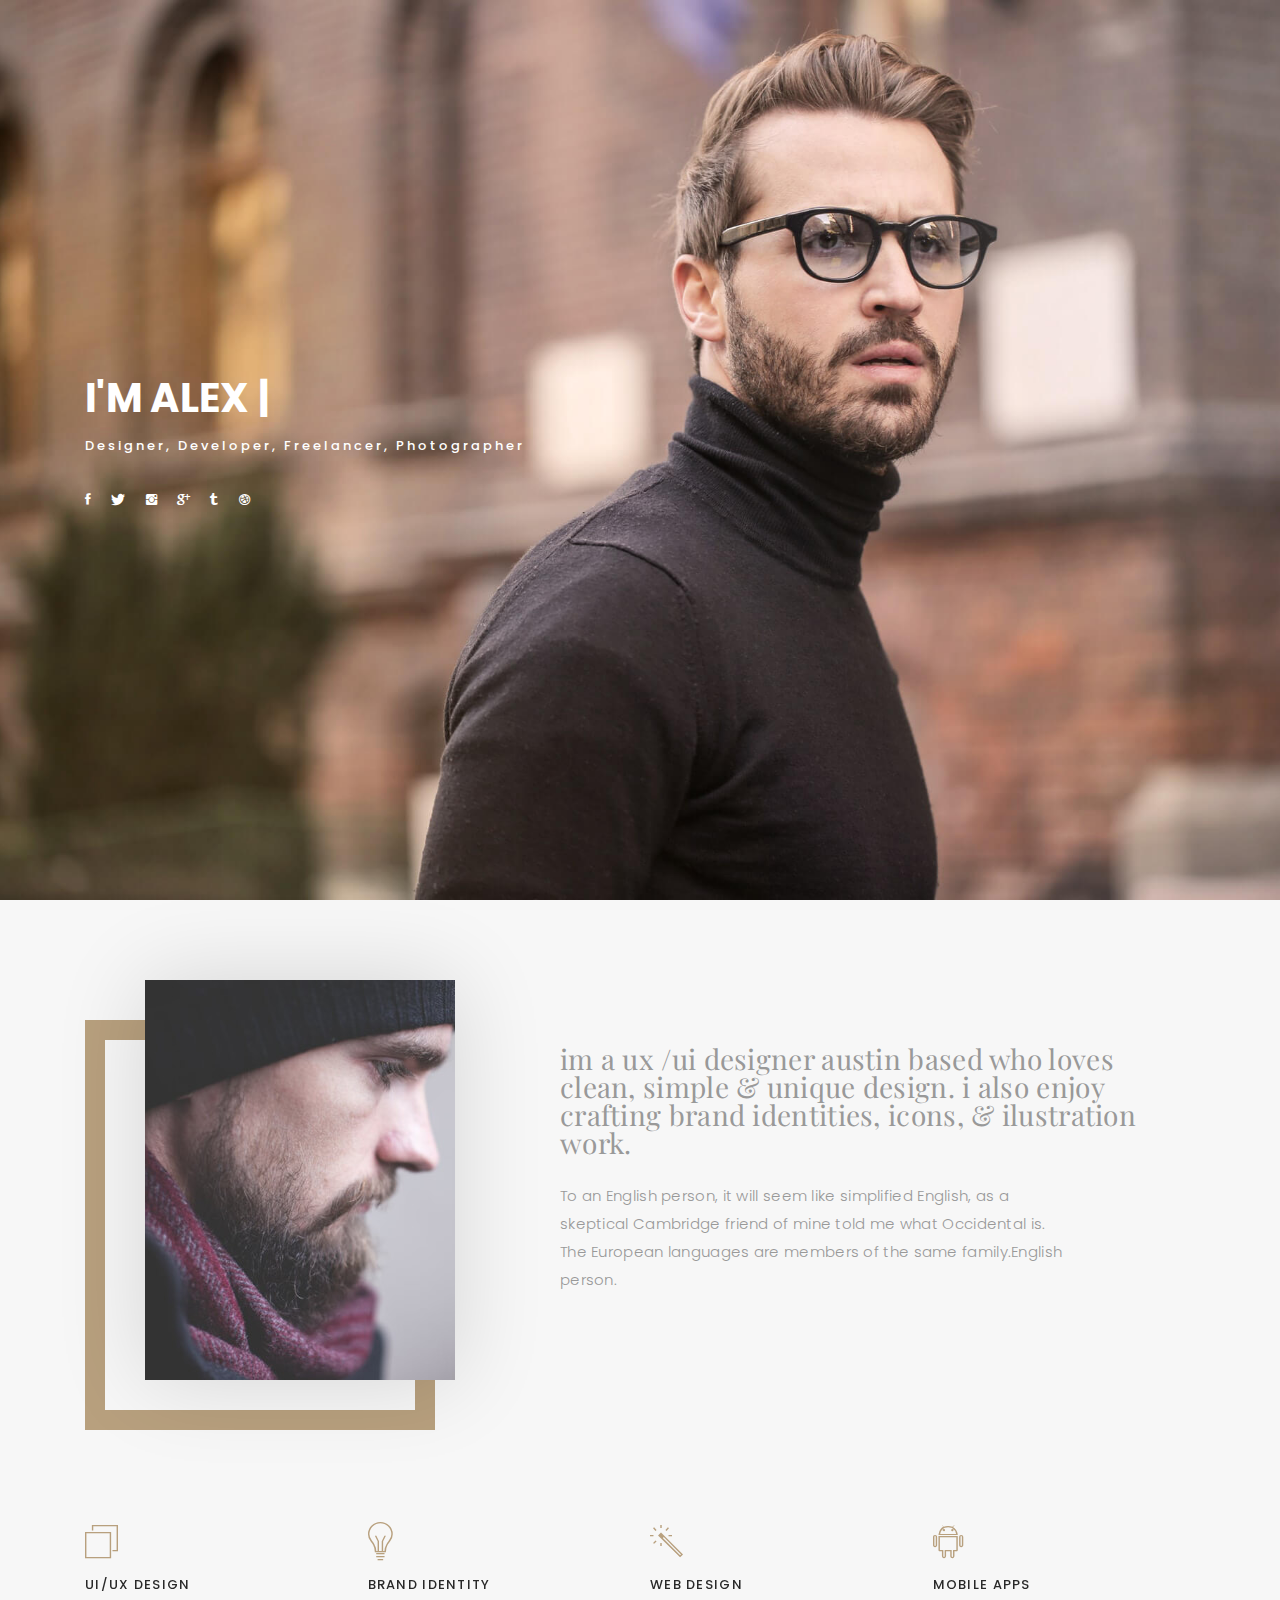
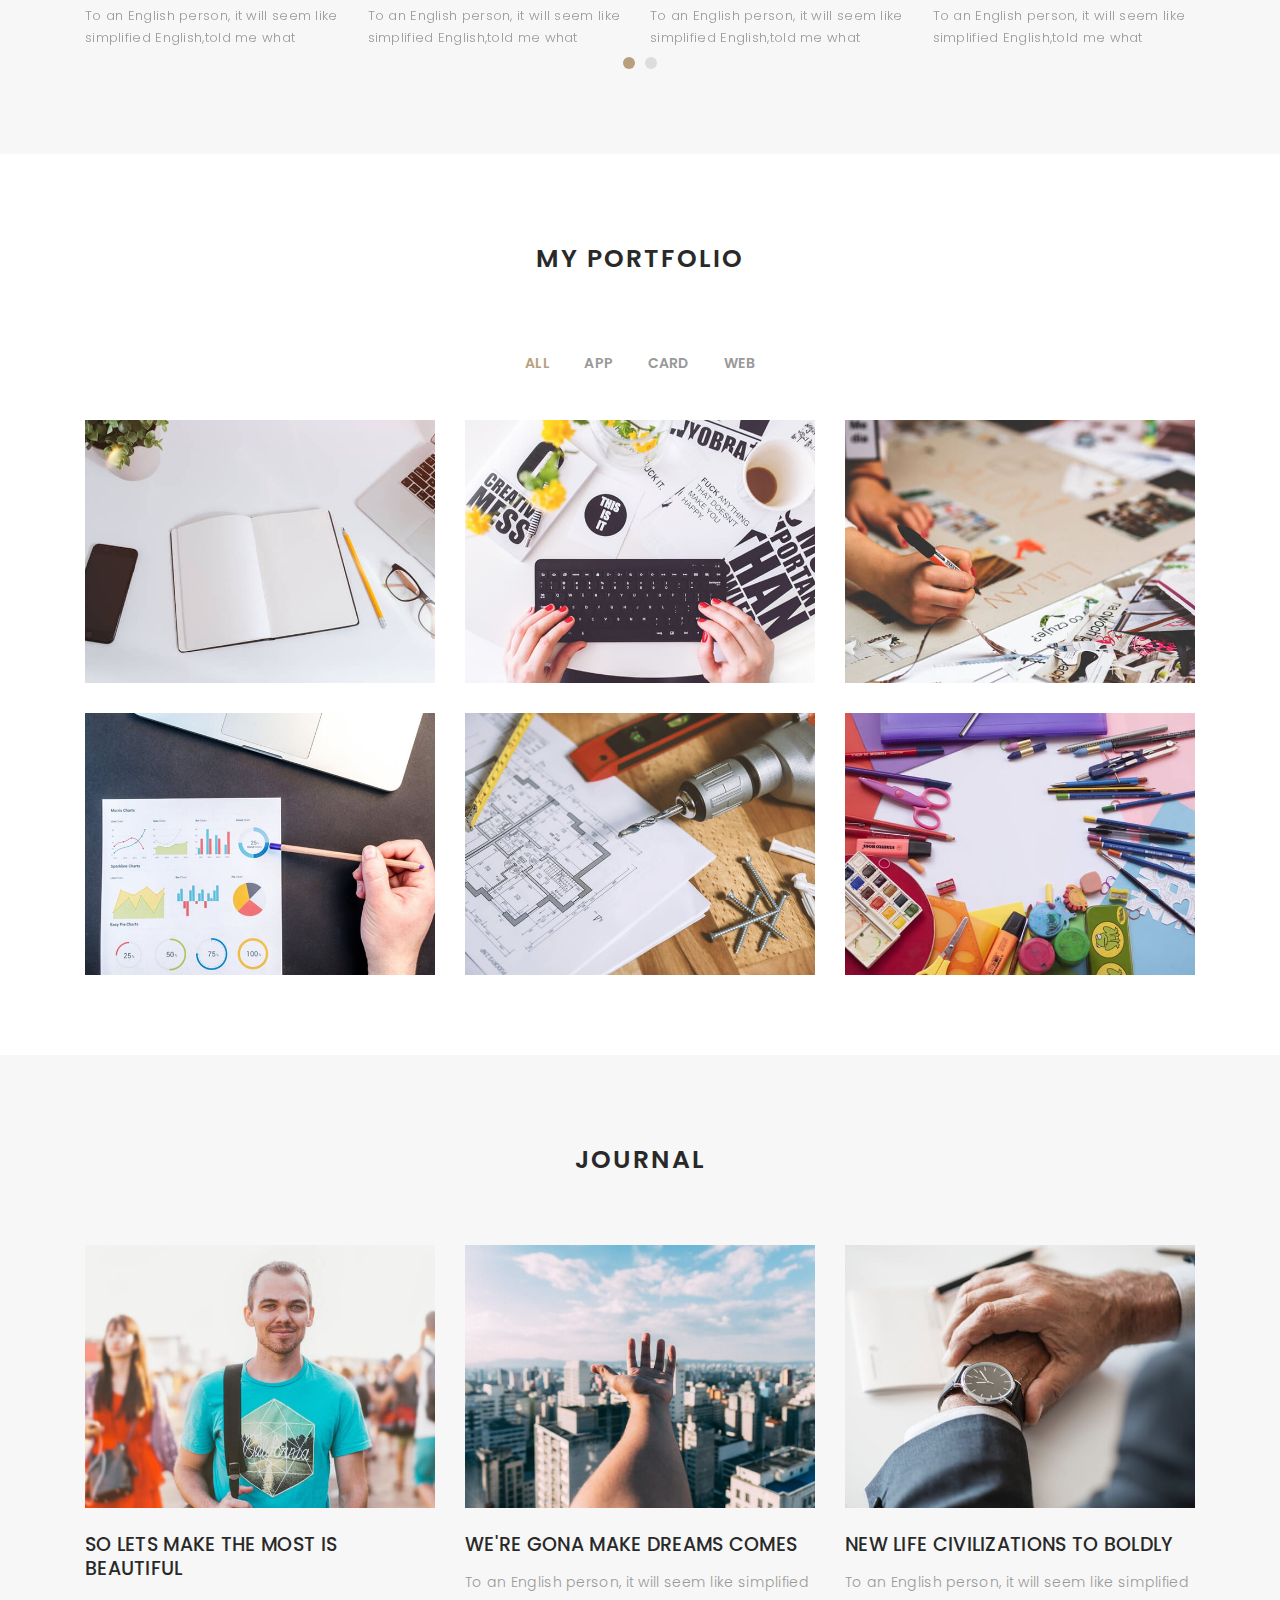
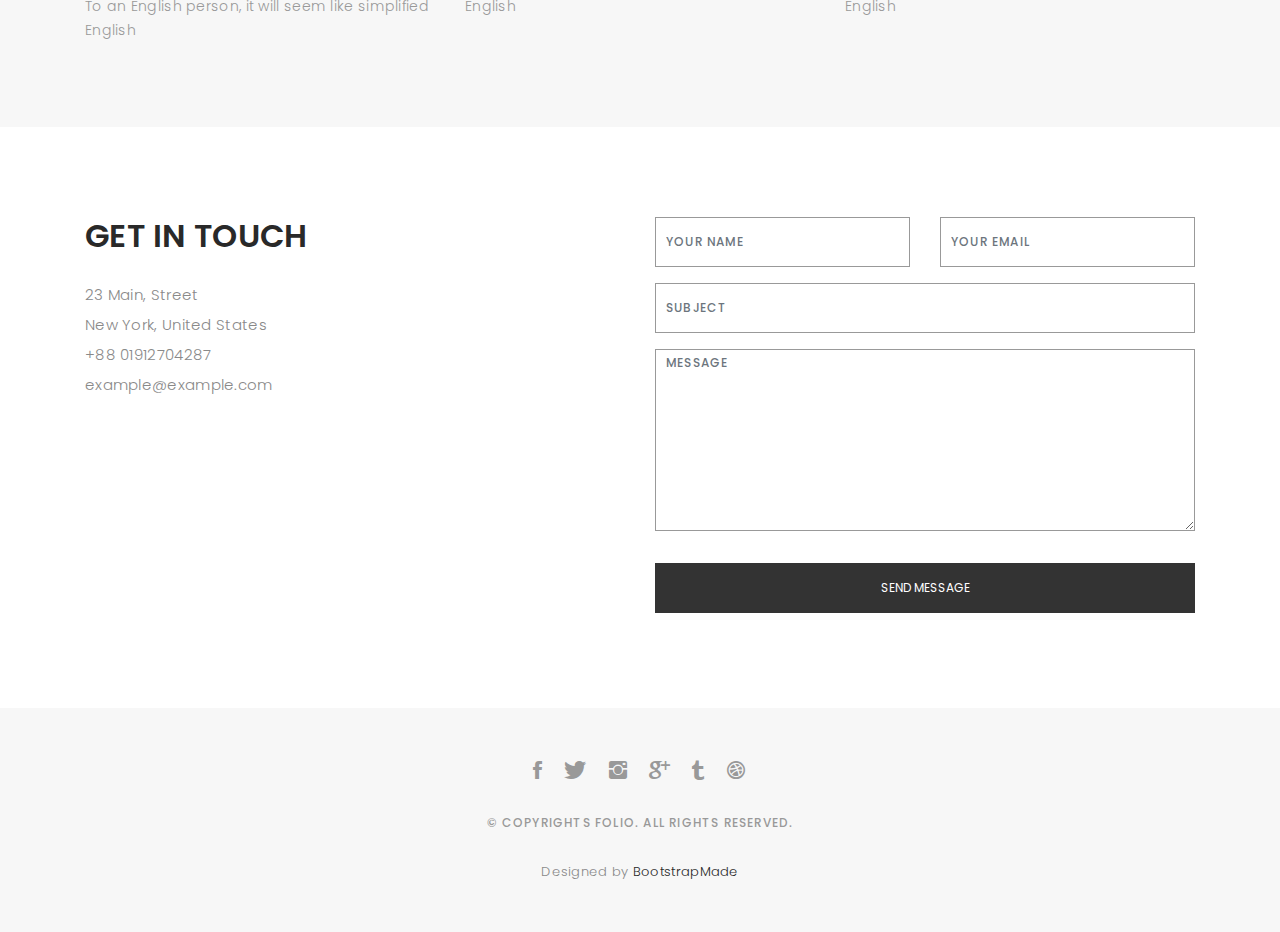
==== index.html @ d35673fa "initial commit" ====
<!DOCTYPE html>
<html lang="en">

<head>
  <meta charset="utf-8">
  <meta content="width=device-width, initial-scale=1.0" name="viewport">

  <title>Folio Bootstrap Template - Index</title>
  <meta content="" name="descriptison">
  <meta content="" name="keywords">

  <!-- Favicons -->
  <link href="assets/img/favicon.png" rel="icon">
  <link href="assets/img/apple-touch-icon.png" rel="apple-touch-icon">

  <!-- Google Fonts -->
  <link href="https://fonts.googleapis.com/css?family=Poppins:300,300i,400,400i,500,500i,600,600i,700,700i|Playfair+Display:400,400i,500,500i,600,600i,700,700i,900,900i" rel="stylesheet">

  <!-- Vendor CSS Files -->
  <link href="assets/vendor/bootstrap/css/bootstrap.min.css" rel="stylesheet">
  <link href="assets/vendor/hover/hover.min.css" rel="stylesheet">
  <link href="assets/vendor/ionicons/css/ionicons.min.css" rel="stylesheet">
  <link href="assets/vendor/boxicons/css/boxicons.min.css" rel="stylesheet">
  <link href="assets/vendor/venobox/venobox.css" rel="stylesheet">
  <link href="assets/vendor/owl.carousel/assets/owl.carousel.min.css" rel="stylesheet">

  <!-- Template Main CSS File -->
  <link href="assets/css/style.css" rel="stylesheet">

  <!-- =======================================================
  * Template Name: Folio - v2.1.0
  * Template URL: https://bootstrapmade.com/folio-bootstrap-portfolio-template/
  * Author: BootstrapMade.com
  * License: https://bootstrapmade.com/license/
  ======================================================== -->
</head>

<body>

  <!-- ======= Navbar ======= -->
  <nav id="main-nav">
    <div class="row">
      <div class="container">

        <div class="logo">
          <a href="index.html"><img src="assets/img//logo.png" alt="logo"></a>
        </div>

        <div class="responsive"><i data-icon="m" class="ion-navicon-round"></i></div>

        <ul class="nav-menu list-unstyled">
          <li><a href="index.html" class="smoothScroll">Home</a></li>
          <li><a href="#about" class="smoothScroll">About</a></li>
          <li><a href="#portfolio" class="smoothScroll">Portfolio</a></li>
          <li><a href="#journal" class="smoothScroll">Blog</a></li>
          <li><a href="#contact" class="smoothScroll">Contact</a></li>
        </ul>

      </div>
    </div>
  </nav><!-- End Navbar -->

  <!-- ======= Hero Section ======= -->
  <div id="hero" class="home">

    <div class="container">
      <div class="hero-content">
        <h1>I'm <span class="typed"></span></h1>
        <p class="typed-items" data-typed-person="Alex Smith">Designer, Developer, Freelancer, Photographer</p>

        <ul class="list-unstyled list-social">
          <li><a href="#"><i class="ion-social-facebook"></i></a></li>
          <li><a href="#"><i class="ion-social-twitter"></i></a></li>
          <li><a href="#"><i class="ion-social-instagram"></i></a></li>
          <li><a href="#"><i class="ion-social-googleplus"></i></a></li>
          <li><a href="#"><i class="ion-social-tumblr"></i></a></li>
          <li><a href="#"><i class="ion-social-dribbble"></i></a></li>
        </ul>
      </div>
    </div>
  </div><!-- End Hero -->

  <main id="main">

    <!-- ======= About Section ======= -->
    <div id="about" class="paddsection">
      <div class="container">
        <div class="row justify-content-between">

          <div class="col-lg-4 ">
            <div class="div-img-bg">
              <div class="about-img">
                <img src="assets/img/me.jpg" class="img-responsive" alt="me">
              </div>
            </div>
          </div>

          <div class="col-lg-7">
            <div class="about-descr">

              <p class="p-heading">im a ux /ui designer austin based who loves clean, simple & unique design. i also enjoy crafting brand identities, icons, & ilustration work. </p>
              <p class="separator">To an English person, it will seem like simplified English, as a skeptical Cambridge friend of mine told me what Occidental is. The European languages are members of the same family.English person.</p>

            </div>

          </div>
        </div>
      </div>
    </div><!-- End About Section -->

    <!-- ======= Services Section ======= -->
    <div id="services">
      <div class="container">

        <div class="services-carousel owl-theme">

          <div class="services-block">

            <i class="ion-ios-browsers-outline"></i>
            <span>UI/UX DESIGN</span>
            <p class="separator">To an English person, it will seem like simplified English,told me what </p>

          </div>

          <div class="services-block">

            <i class="ion-ios-lightbulb-outline"></i>
            <span>BRAND IDENTITY</span>
            <p class="separator">To an English person, it will seem like simplified English,told me what </p>

          </div>

          <div class="services-block">

            <i class="ion-ios-color-wand-outline"></i>
            <span>WEB DESIGN</span>
            <p class="separator">To an English person, it will seem like simplified English,told me what </p>

          </div>

          <div class="services-block">

            <i class="ion-social-android-outline"></i>
            <span>MOBILE APPS</span>
            <p class="separator">To an English person, it will seem like simplified English,told me what </p>

          </div>

          <div class="services-block">

            <i class="ion-ios-analytics-outline"></i>
            <span>Analytics</span>
            <p class="separator">To an English person, it will seem like simplified English,told me what </p>

          </div>

          <div class="services-block">

            <i class="ion-ios-camera-outline"></i>
            <span>PHOTOGRAPHY</span>
            <p class="separator">To an English person, it will seem like simplified English,told me what </p>

          </div>

        </div>

      </div>

    </div><!-- End Services Section -->

    <!-- ======= Portfolio Section ======= -->
    <div id="portfolio" class="paddsection">

      <div class="container">
        <div class="section-title text-center">
          <h2>My Portfolio</h2>
        </div>
      </div>

      <div class="container">

        <div class="row">
          <div class="col-lg-12 d-flex justify-content-center">
            <ul id="portfolio-flters">
              <li data-filter="*" class="filter-active">All</li>
              <li data-filter=".filter-app">App</li>
              <li data-filter=".filter-card">Card</li>
              <li data-filter=".filter-web">Web</li>
            </ul>
          </div>
        </div>

        <div class="row portfolio-container">

          <div class="col-lg-4 col-md-6 portfolio-item filter-app">
            <img src="assets/img/portfolio/portfolio-1.jpg" class="img-fluid" alt="">
            <div class="portfolio-info">
              <h4>App 1</h4>
              <p>App</p>
              <a href="assets/img/portfolio/portfolio-1.jpg" data-gall="portfolioGallery" class="venobox preview-link" title="App 1"><i class="bx bx-plus"></i></a>
              <a href="portfolio-details.html" class="details-link" title="More Details"><i class="bx bx-link"></i></a>
            </div>
          </div>

          <div class="col-lg-4 col-md-6 portfolio-item filter-web">
            <img src="assets/img/portfolio/portfolio-2.jpg" class="img-fluid" alt="">
            <div class="portfolio-info">
              <h4>Web 3</h4>
              <p>Web</p>
              <a href="assets/img/portfolio/portfolio-2.jpg" data-gall="portfolioGallery" class="venobox preview-link" title="Web 3"><i class="bx bx-plus"></i></a>
              <a href="portfolio-details.html" class="details-link" title="More Details"><i class="bx bx-link"></i></a>
            </div>
          </div>

          <div class="col-lg-4 col-md-6 portfolio-item filter-app">
            <img src="assets/img/portfolio/portfolio-3.jpg" class="img-fluid" alt="">
            <div class="portfolio-info">
              <h4>App 2</h4>
              <p>App</p>
              <a href="assets/img/portfolio/portfolio-3.jpg" data-gall="portfolioGallery" class="venobox preview-link" title="App 2"><i class="bx bx-plus"></i></a>
              <a href="portfolio-details.html" class="details-link" title="More Details"><i class="bx bx-link"></i></a>
            </div>
          </div>

          <div class="col-lg-4 col-md-6 portfolio-item filter-card">
            <img src="assets/img/portfolio/portfolio-4.jpg" class="img-fluid" alt="">
            <div class="portfolio-info">
              <h4>Card 2</h4>
              <p>Card</p>
              <a href="assets/img/portfolio/portfolio-4.jpg" data-gall="portfolioGallery" class="venobox preview-link" title="Card 2"><i class="bx bx-plus"></i></a>
              <a href="portfolio-details.html" class="details-link" title="More Details"><i class="bx bx-link"></i></a>
            </div>
          </div>

          <div class="col-lg-4 col-md-6 portfolio-item filter-web">
            <img src="assets/img/portfolio/portfolio-5.jpg" class="img-fluid" alt="">
            <div class="portfolio-info">
              <h4>Web 2</h4>
              <p>Web</p>
              <a href="assets/img/portfolio/portfolio-5.jpg" data-gall="portfolioGallery" class="venobox preview-link" title="Web 2"><i class="bx bx-plus"></i></a>
              <a href="portfolio-details.html" class="details-link" title="More Details"><i class="bx bx-link"></i></a>
            </div>
          </div>

          <div class="col-lg-4 col-md-6 portfolio-item filter-app">
            <img src="assets/img/portfolio/portfolio-6.jpg" class="img-fluid" alt="">
            <div class="portfolio-info">
              <h4>App 3</h4>
              <p>App</p>
              <a href="assets/img/portfolio/portfolio-6.jpg" data-gall="portfolioGallery" class="venobox preview-link" title="App 3"><i class="bx bx-plus"></i></a>
              <a href="portfolio-details.html" class="details-link" title="More Details"><i class="bx bx-link"></i></a>
            </div>
          </div>

        </div>

      </div>

    </div><!-- End Portfolio Section -->

    <!-- ======= Journal Section ======= -->
    <div id="journal" class="text-left paddsection">

      <div class="container">
        <div class="section-title text-center">
          <h2>journal</h2>
        </div>
      </div>

      <div class="container">
        <div class="journal-block">
          <div class="row">

            <div class="col-lg-4 col-md-6">
              <div class="journal-info">

                <a href="blog-single.html"><img src="assets/img/blog-post-1.jpg" class="img-responsive" alt="img"></a>

                <div class="journal-txt">

                  <h4><a href="blog-single.html">SO LETS MAKE THE MOST IS BEAUTIFUL</a></h4>
                  <p class="separator">To an English person, it will seem like simplified English
                  </p>

                </div>

              </div>
            </div>

            <div class="col-lg-4 col-md-6">
              <div class="journal-info">

                <a href="blog-single.html"><img src="assets/img/blog-post-2.jpg" class="img-responsive" alt="img"></a>

                <div class="journal-txt">

                  <h4><a href="blog-single.html">WE'RE GONA MAKE DREAMS COMES</a></h4>
                  <p class="separator">To an English person, it will seem like simplified English
                  </p>

                </div>

              </div>
            </div>

            <div class="col-lg-4 col-md-6">
              <div class="journal-info">

                <a href="blog-single.html"><img src="assets/img/blog-post-3.jpg" class="img-responsive" alt="img"></a>

                <div class="journal-txt">

                  <h4><a href="blog-single.html">NEW LIFE CIVILIZATIONS TO BOLDLY</a></h4>
                  <p class="separator">To an English person, it will seem like simplified English
                  </p>

                </div>

              </div>
            </div>

          </div>
        </div>
      </div>

    </div><!-- End Journal Section -->

    <!-- ======= Contact Section ======= -->
    <div id="contact" class="paddsection">
      <div class="container">
        <div class="contact-block1">
          <div class="row">

            <div class="col-lg-6">
              <div class="contact-contact">

                <h2 class="mb-30">GET IN TOUCH</h2>

                <ul class="contact-details">
                  <li><span>23 Main, Street</span></li>
                  <li><span>New York, United States</span></li>
                  <li><span>+88 01912704287</span></li>
                  <li><span>example@example.com</span></li>
                </ul>

              </div>
            </div>

            <div class="col-lg-6">
              <form action="forms/contact.php" method="post" role="form" class="php-email-form">
                <div class="row">

                  <div class="col-lg-6">
                    <div class="form-group contact-block1">
                      <input type="text" name="name" class="form-control" id="name" placeholder="Your Name" data-rule="minlen:4" data-msg="Please enter at least 4 chars" />
                      <div class="validate"></div>
                    </div>
                  </div>

                  <div class="col-lg-6">
                    <div class="form-group">
                      <input type="email" class="form-control" name="email" id="email" placeholder="Your Email" data-rule="email" data-msg="Please enter a valid email" />
                      <div class="validate"></div>
                    </div>
                  </div>

                  <div class="col-lg-12">
                    <div class="form-group">
                      <input type="text" class="form-control" name="subject" id="subject" placeholder="Subject" data-rule="minlen:4" data-msg="Please enter at least 8 chars of subject" />
                      <div class="validate"></div>
                    </div>
                  </div>

                  <div class="col-lg-12">
                    <div class="form-group">
                      <textarea class="form-control" name="message" rows="12" data-rule="required" data-msg="Please write something for us" placeholder="Message"></textarea>
                      <div class="validate"></div>
                    </div>
                  </div>

                  <div class="col-lg-12 mb-3">
                    <div class="loading">Loading</div>
                    <div class="error-message"></div>
                    <div class="sent-message">Your message has been sent. Thank you!</div>
                  </div>

                  <div class="col-lg-12">
                    <input type="submit" class="btn btn-defeault btn-send" value="Send message">
                  </div>

                </div>
              </form>
            </div>
          </div>
        </div>
      </div>
    </div><!-- End Contact Section -->

  </main><!-- End #main -->

  <!-- ======= Footer ======= -->
  <div id="footer" class="text-center">
    <div class="container">
      <div class="socials-media text-center">

        <ul class="list-unstyled">
          <li><a href="#"><i class="ion-social-facebook"></i></a></li>
          <li><a href="#"><i class="ion-social-twitter"></i></a></li>
          <li><a href="#"><i class="ion-social-instagram"></i></a></li>
          <li><a href="#"><i class="ion-social-googleplus"></i></a></li>
          <li><a href="#"><i class="ion-social-tumblr"></i></a></li>
          <li><a href="#"><i class="ion-social-dribbble"></i></a></li>
        </ul>

      </div>

      <p>&copy; Copyrights Folio. All rights reserved.</p>

      <div class="credits">
        <!--
        All the links in the footer should remain intact.
        You can delete the links only if you purchased the pro version.
        Licensing information: https://bootstrapmade.com/license/
        Purchase the pro version with working PHP/AJAX contact form: https://bootstrapmade.com/buy/?theme=Folio
      -->
        Designed by <a href="https://bootstrapmade.com/">BootstrapMade</a>
      </div>

    </div>
  </div><!-- End Footer -->

  <!-- Vendor JS Files -->
  <script src="assets/vendor/jquery/jquery.min.js"></script>
  <script src="assets/vendor/bootstrap/js/bootstrap.bundle.min.js"></script>
  <script src="assets/vendor/jquery.easing/jquery.easing.min.js"></script>
  <script src="assets/vendor/php-email-form/validate.js"></script>
  <script src="assets/vendor/typed/typed.js"></script>
  <script src="assets/vendor/jquery-sticky/jquery.sticky.js"></script>
  <script src="assets/vendor/isotope-layout/isotope.pkgd.min.js"></script>
  <script src="assets/vendor/venobox/venobox.min.js"></script>
  <script src="assets/vendor/owl.carousel/owl.carousel.min.js"></script>

  <!-- Template Main JS File -->
  <script src="assets/js/main.js"></script>

</body>

</html>
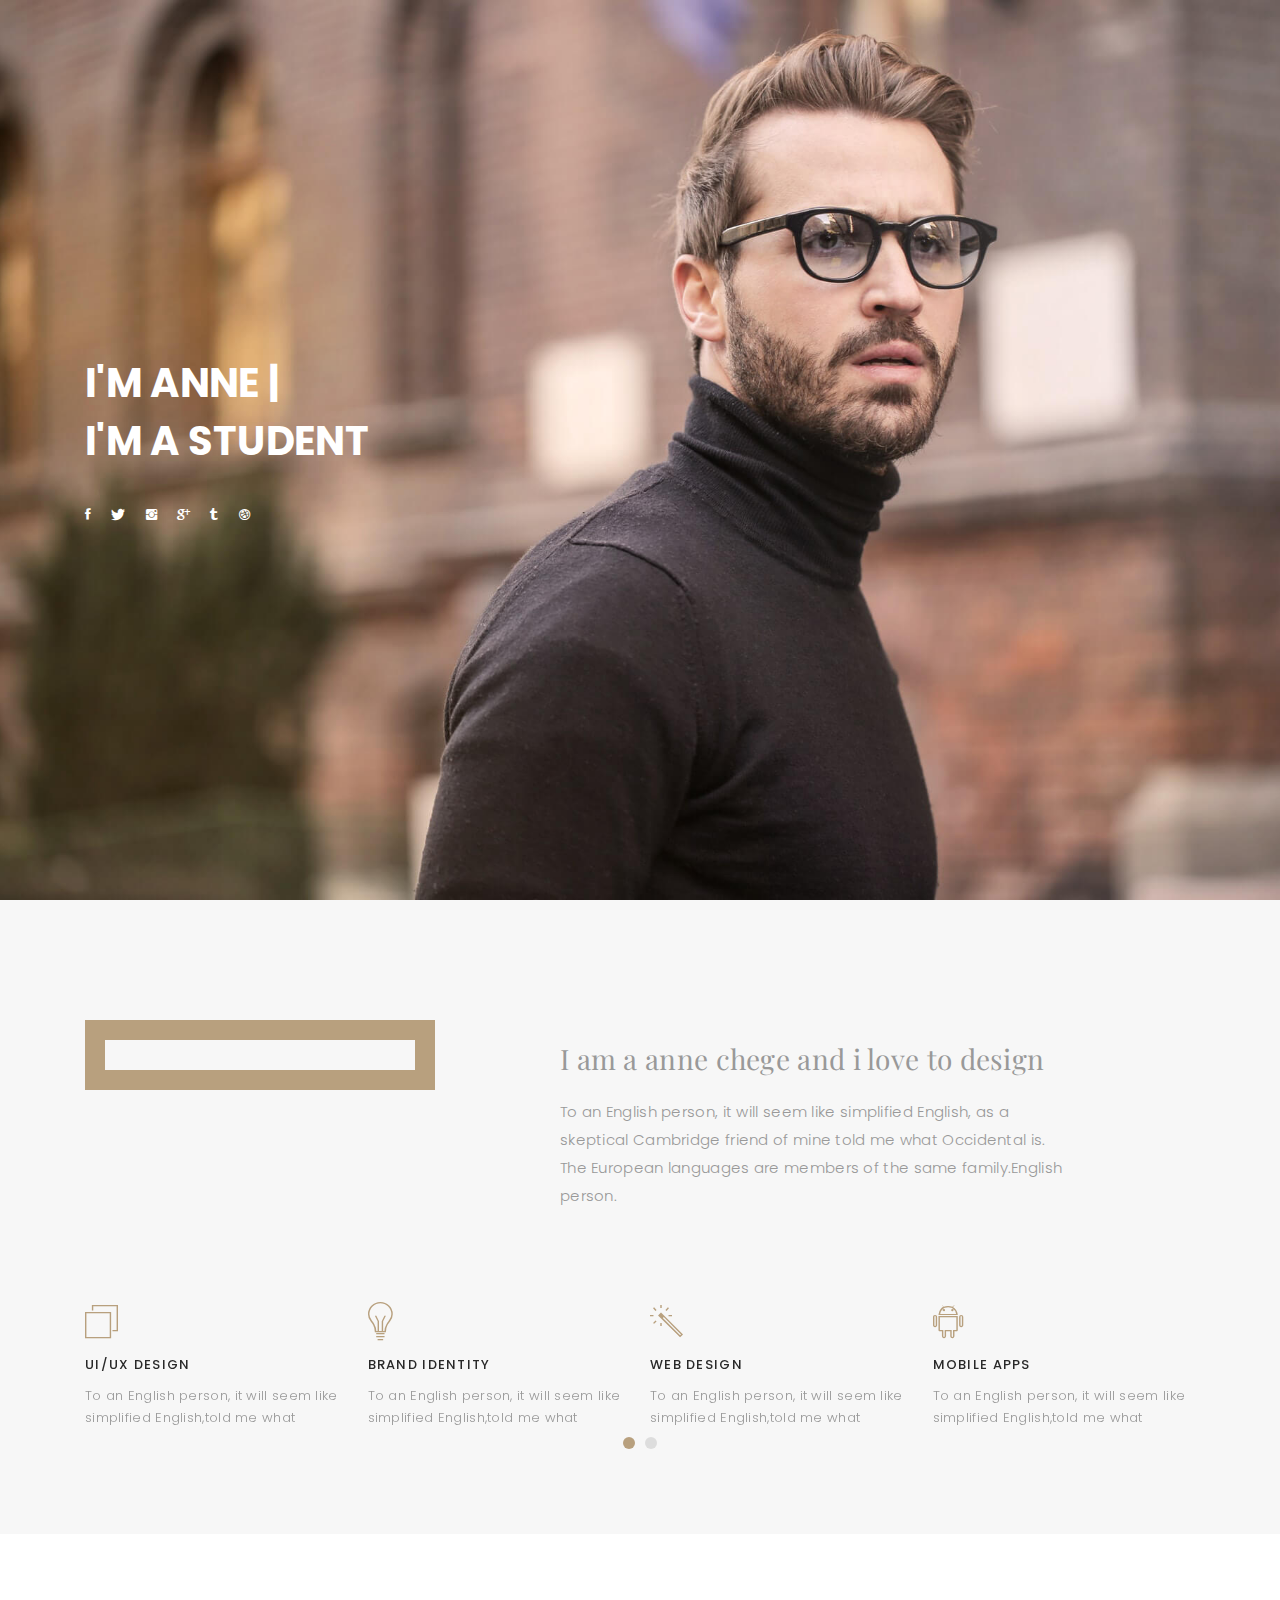
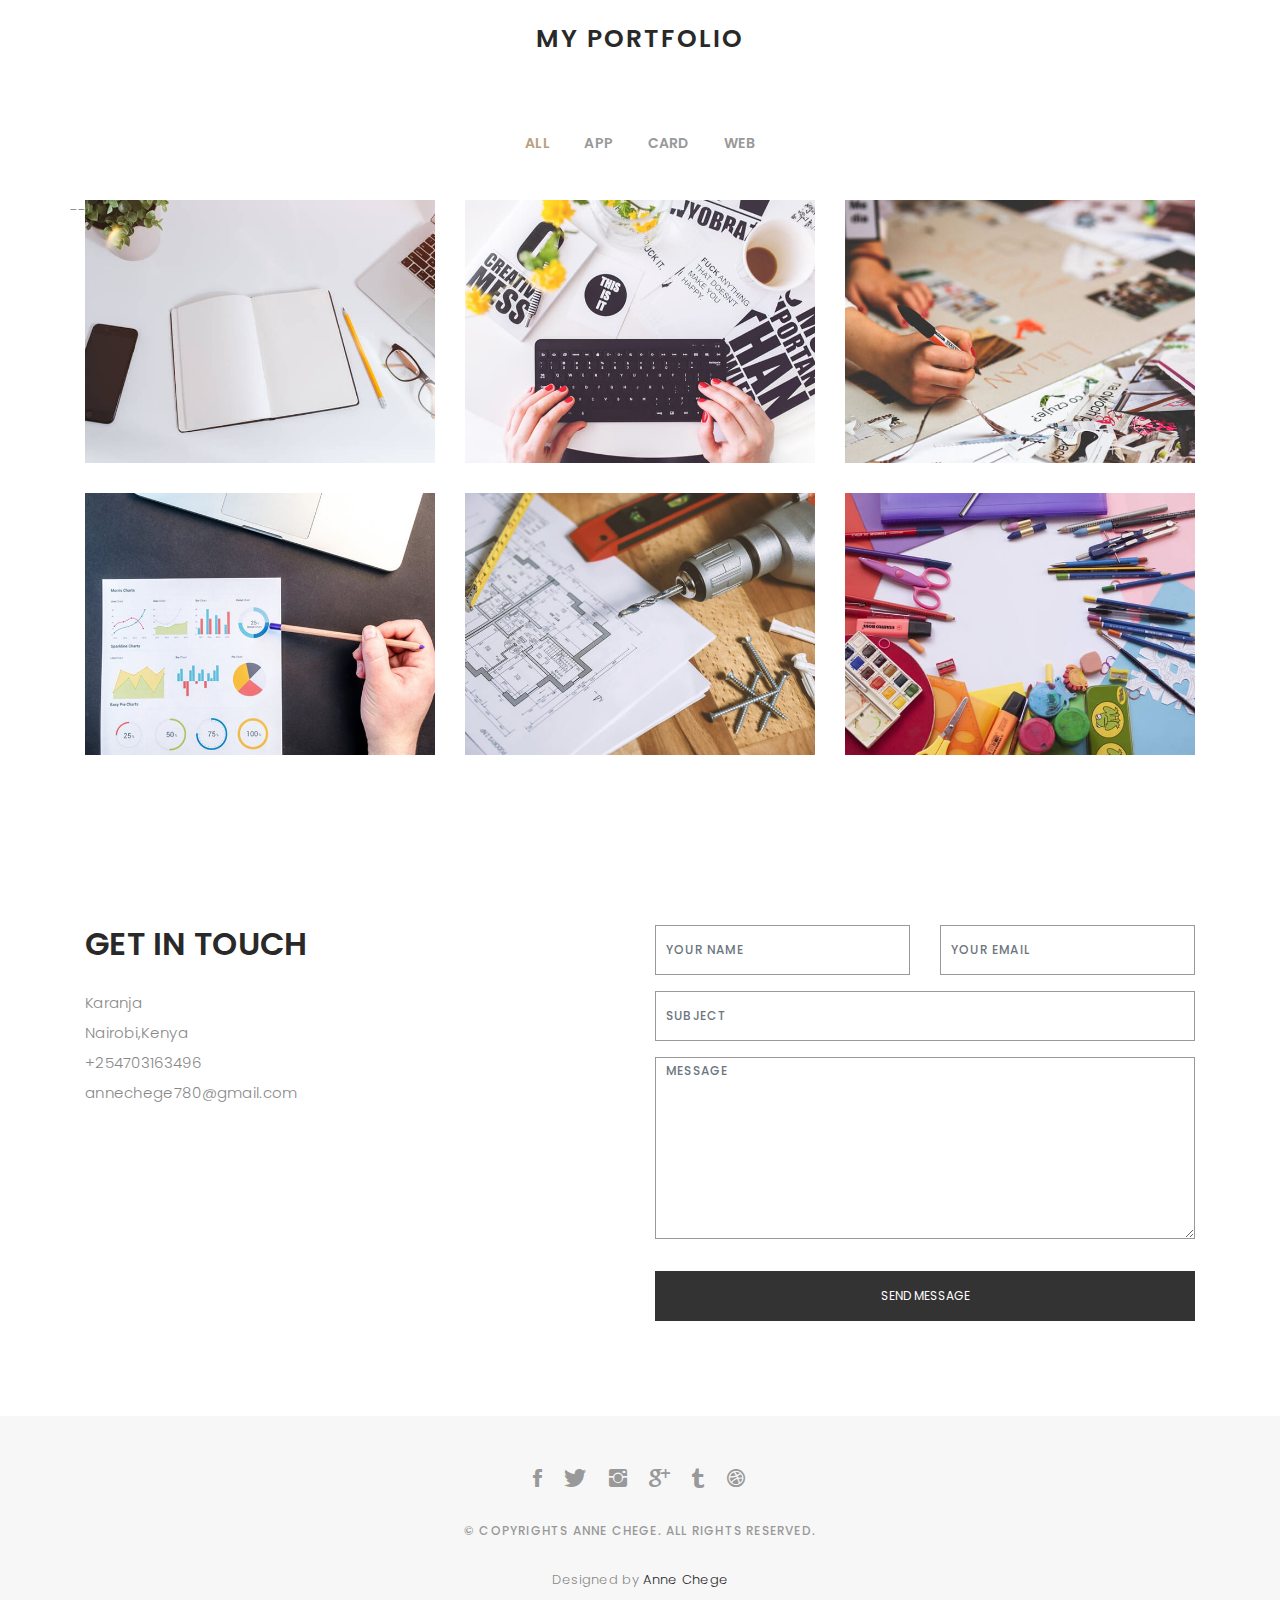
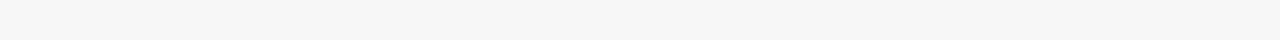
==== commit faa8340a: "Initial commit" ====
--- a/index.html
+++ b/index.html
@@ -5,7 +5,7 @@
   <meta charset="utf-8">
   <meta content="width=device-width, initial-scale=1.0" name="viewport">
 
-  <title>Folio Bootstrap Template - Index</title>
+  <title>AnneChege.github.io Portfolio</title>
   <meta content="" name="descriptison">
   <meta content="" name="keywords">
 
@@ -52,7 +52,6 @@
           <li><a href="index.html" class="smoothScroll">Home</a></li>
           <li><a href="#about" class="smoothScroll">About</a></li>
           <li><a href="#portfolio" class="smoothScroll">Portfolio</a></li>
-          <li><a href="#journal" class="smoothScroll">Blog</a></li>
           <li><a href="#contact" class="smoothScroll">Contact</a></li>
         </ul>
 
@@ -66,7 +65,8 @@
     <div class="container">
       <div class="hero-content">
         <h1>I'm <span class="typed"></span></h1>
-        <p class="typed-items" data-typed-person="Alex Smith">Designer, Developer, Freelancer, Photographer</p>
+        <h1>I'm a student</h1>
+        <p class="typed-items" data-typed-person="Anne Chege"></p>
 
         <ul class="list-unstyled list-social">
           <li><a href="#"><i class="ion-social-facebook"></i></a></li>
@@ -89,16 +89,14 @@
 
           <div class="col-lg-4 ">
             <div class="div-img-bg">
-              <div class="about-img">
-                <img src="assets/img/me.jpg" class="img-responsive" alt="me">
-              </div>
             </div>
           </div>
 
           <div class="col-lg-7">
             <div class="about-descr">
 
-              <p class="p-heading">im a ux /ui designer austin based who loves clean, simple & unique design. i also enjoy crafting brand identities, icons, & ilustration work. </p>
+              <p class="p-heading">I am a anne chege and i love to design</p>
+
               <p class="separator">To an English person, it will seem like simplified English, as a skeptical Cambridge friend of mine told me what Occidental is. The European languages are members of the same family.English person.</p>
 
             </div>
@@ -232,7 +230,7 @@
             </div>
           </div>
 
-          <div class="col-lg-4 col-md-6 portfolio-item filter-web">
+        <div class="col-lg-4 col-md-6 portfolio-item filter-web">
             <img src="assets/img/portfolio/portfolio-5.jpg" class="img-fluid" alt="">
             <div class="portfolio-info">
               <h4>Web 2</h4>
@@ -240,9 +238,9 @@
               <a href="assets/img/portfolio/portfolio-5.jpg" data-gall="portfolioGallery" class="venobox preview-link" title="Web 2"><i class="bx bx-plus"></i></a>
               <a href="portfolio-details.html" class="details-link" title="More Details"><i class="bx bx-link"></i></a>
             </div>
-          </div>
-
-          <div class="col-lg-4 col-md-6 portfolio-item filter-app">
+          </div> -->
+
+        <div class="col-lg-4 col-md-6 portfolio-item filter-app">
             <img src="assets/img/portfolio/portfolio-6.jpg" class="img-fluid" alt="">
             <div class="portfolio-info">
               <h4>App 3</h4>
@@ -250,81 +248,12 @@
               <a href="assets/img/portfolio/portfolio-6.jpg" data-gall="portfolioGallery" class="venobox preview-link" title="App 3"><i class="bx bx-plus"></i></a>
               <a href="portfolio-details.html" class="details-link" title="More Details"><i class="bx bx-link"></i></a>
             </div>
-          </div>
-
+          </div> 
         </div>
 
       </div>
 
     </div><!-- End Portfolio Section -->
-
-    <!-- ======= Journal Section ======= -->
-    <div id="journal" class="text-left paddsection">
-
-      <div class="container">
-        <div class="section-title text-center">
-          <h2>journal</h2>
-        </div>
-      </div>
-
-      <div class="container">
-        <div class="journal-block">
-          <div class="row">
-
-            <div class="col-lg-4 col-md-6">
-              <div class="journal-info">
-
-                <a href="blog-single.html"><img src="assets/img/blog-post-1.jpg" class="img-responsive" alt="img"></a>
-
-                <div class="journal-txt">
-
-                  <h4><a href="blog-single.html">SO LETS MAKE THE MOST IS BEAUTIFUL</a></h4>
-                  <p class="separator">To an English person, it will seem like simplified English
-                  </p>
-
-                </div>
-
-              </div>
-            </div>
-
-            <div class="col-lg-4 col-md-6">
-              <div class="journal-info">
-
-                <a href="blog-single.html"><img src="assets/img/blog-post-2.jpg" class="img-responsive" alt="img"></a>
-
-                <div class="journal-txt">
-
-                  <h4><a href="blog-single.html">WE'RE GONA MAKE DREAMS COMES</a></h4>
-                  <p class="separator">To an English person, it will seem like simplified English
-                  </p>
-
-                </div>
-
-              </div>
-            </div>
-
-            <div class="col-lg-4 col-md-6">
-              <div class="journal-info">
-
-                <a href="blog-single.html"><img src="assets/img/blog-post-3.jpg" class="img-responsive" alt="img"></a>
-
-                <div class="journal-txt">
-
-                  <h4><a href="blog-single.html">NEW LIFE CIVILIZATIONS TO BOLDLY</a></h4>
-                  <p class="separator">To an English person, it will seem like simplified English
-                  </p>
-
-                </div>
-
-              </div>
-            </div>
-
-          </div>
-        </div>
-      </div>
-
-    </div><!-- End Journal Section -->
-
     <!-- ======= Contact Section ======= -->
     <div id="contact" class="paddsection">
       <div class="container">
@@ -337,10 +266,10 @@
                 <h2 class="mb-30">GET IN TOUCH</h2>
 
                 <ul class="contact-details">
-                  <li><span>23 Main, Street</span></li>
-                  <li><span>New York, United States</span></li>
-                  <li><span>+88 01912704287</span></li>
-                  <li><span>example@example.com</span></li>
+                  <li><span>Karanja</span></li>
+                  <li><span>Nairobi,Kenya</span></li>
+                  <li><span>+254703163496</span></li>
+                  <li><span>annechege780@gmail.com</span></li>
                 </ul>
 
               </div>
@@ -414,7 +343,7 @@
 
       </div>
 
-      <p>&copy; Copyrights Folio. All rights reserved.</p>
+      <p>&copy; Copyrights Anne Chege. All rights reserved.</p>
 
       <div class="credits">
         <!--
@@ -423,7 +352,7 @@
         Licensing information: https://bootstrapmade.com/license/
         Purchase the pro version with working PHP/AJAX contact form: https://bootstrapmade.com/buy/?theme=Folio
       -->
-        Designed by <a href="https://bootstrapmade.com/">BootstrapMade</a>
+        Designed by <a href="https://bootstrapmade.com/">Anne Chege</a>
       </div>
 
     </div>
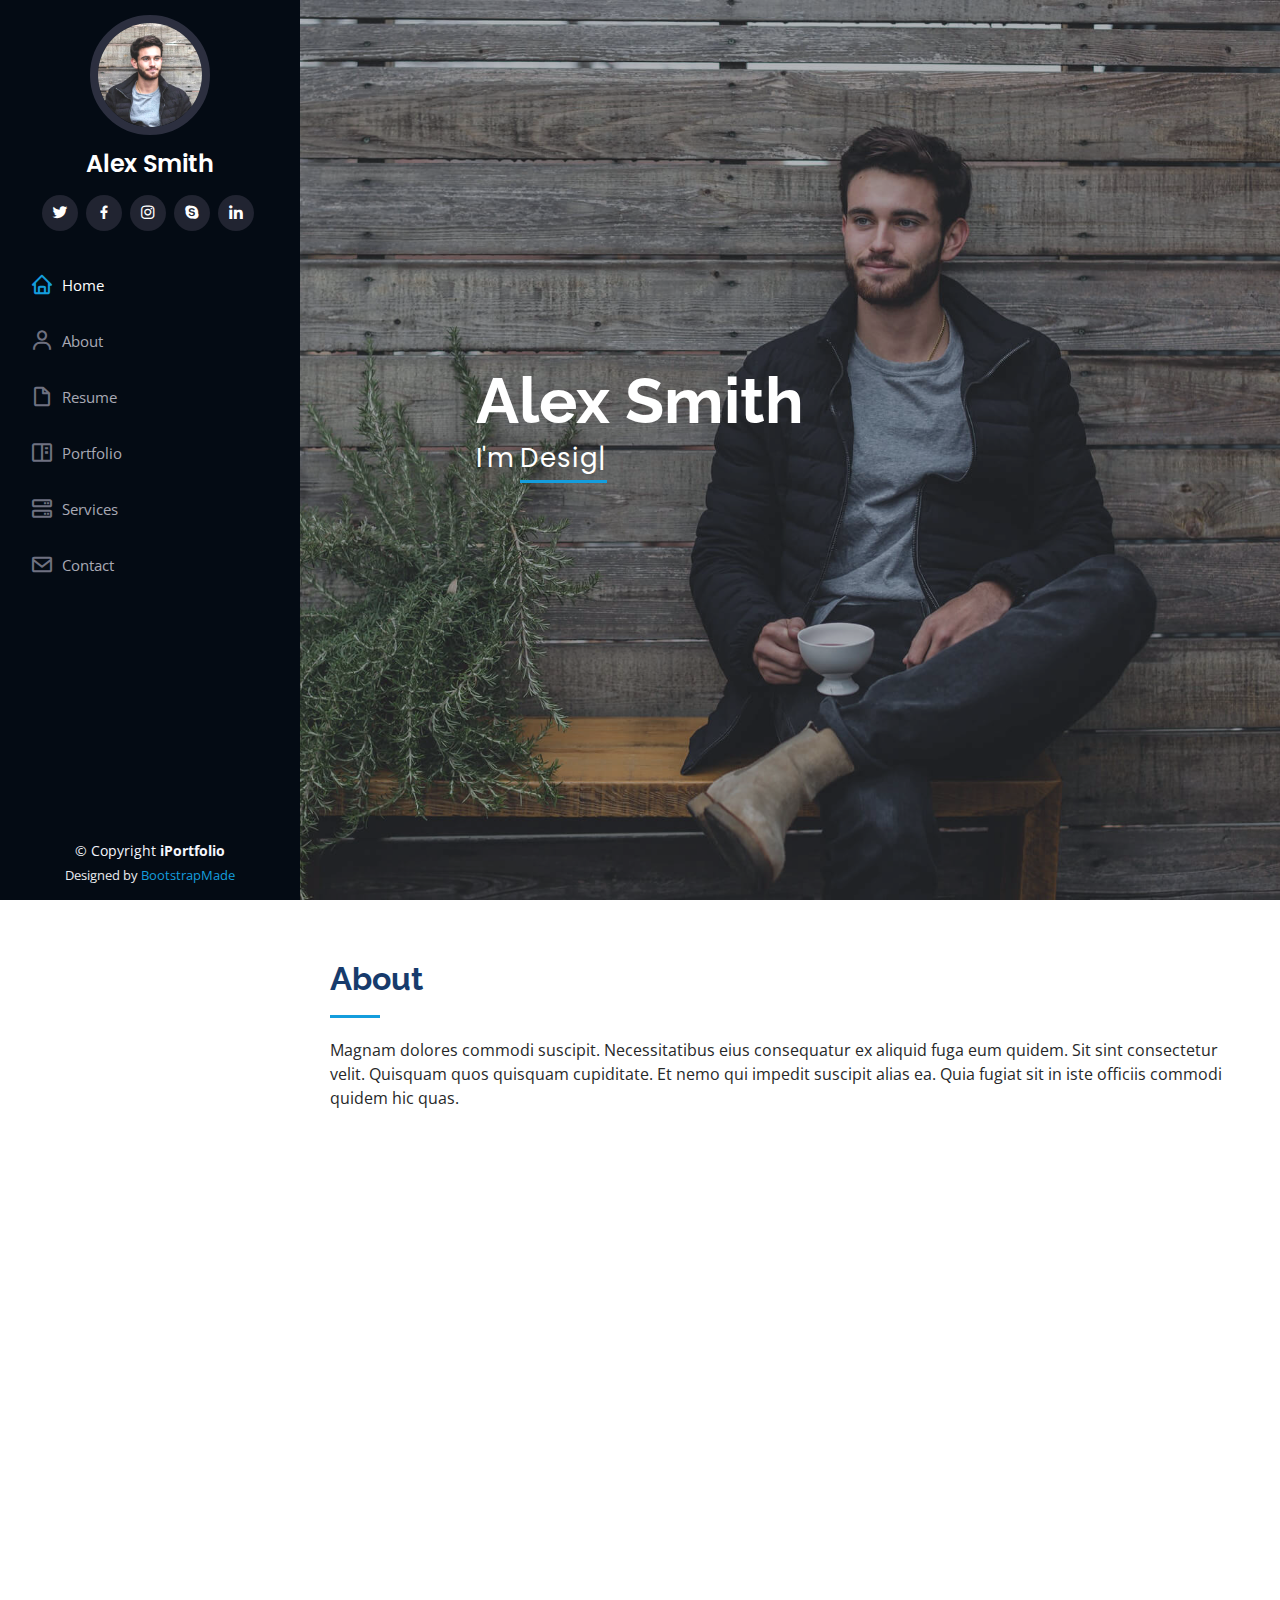
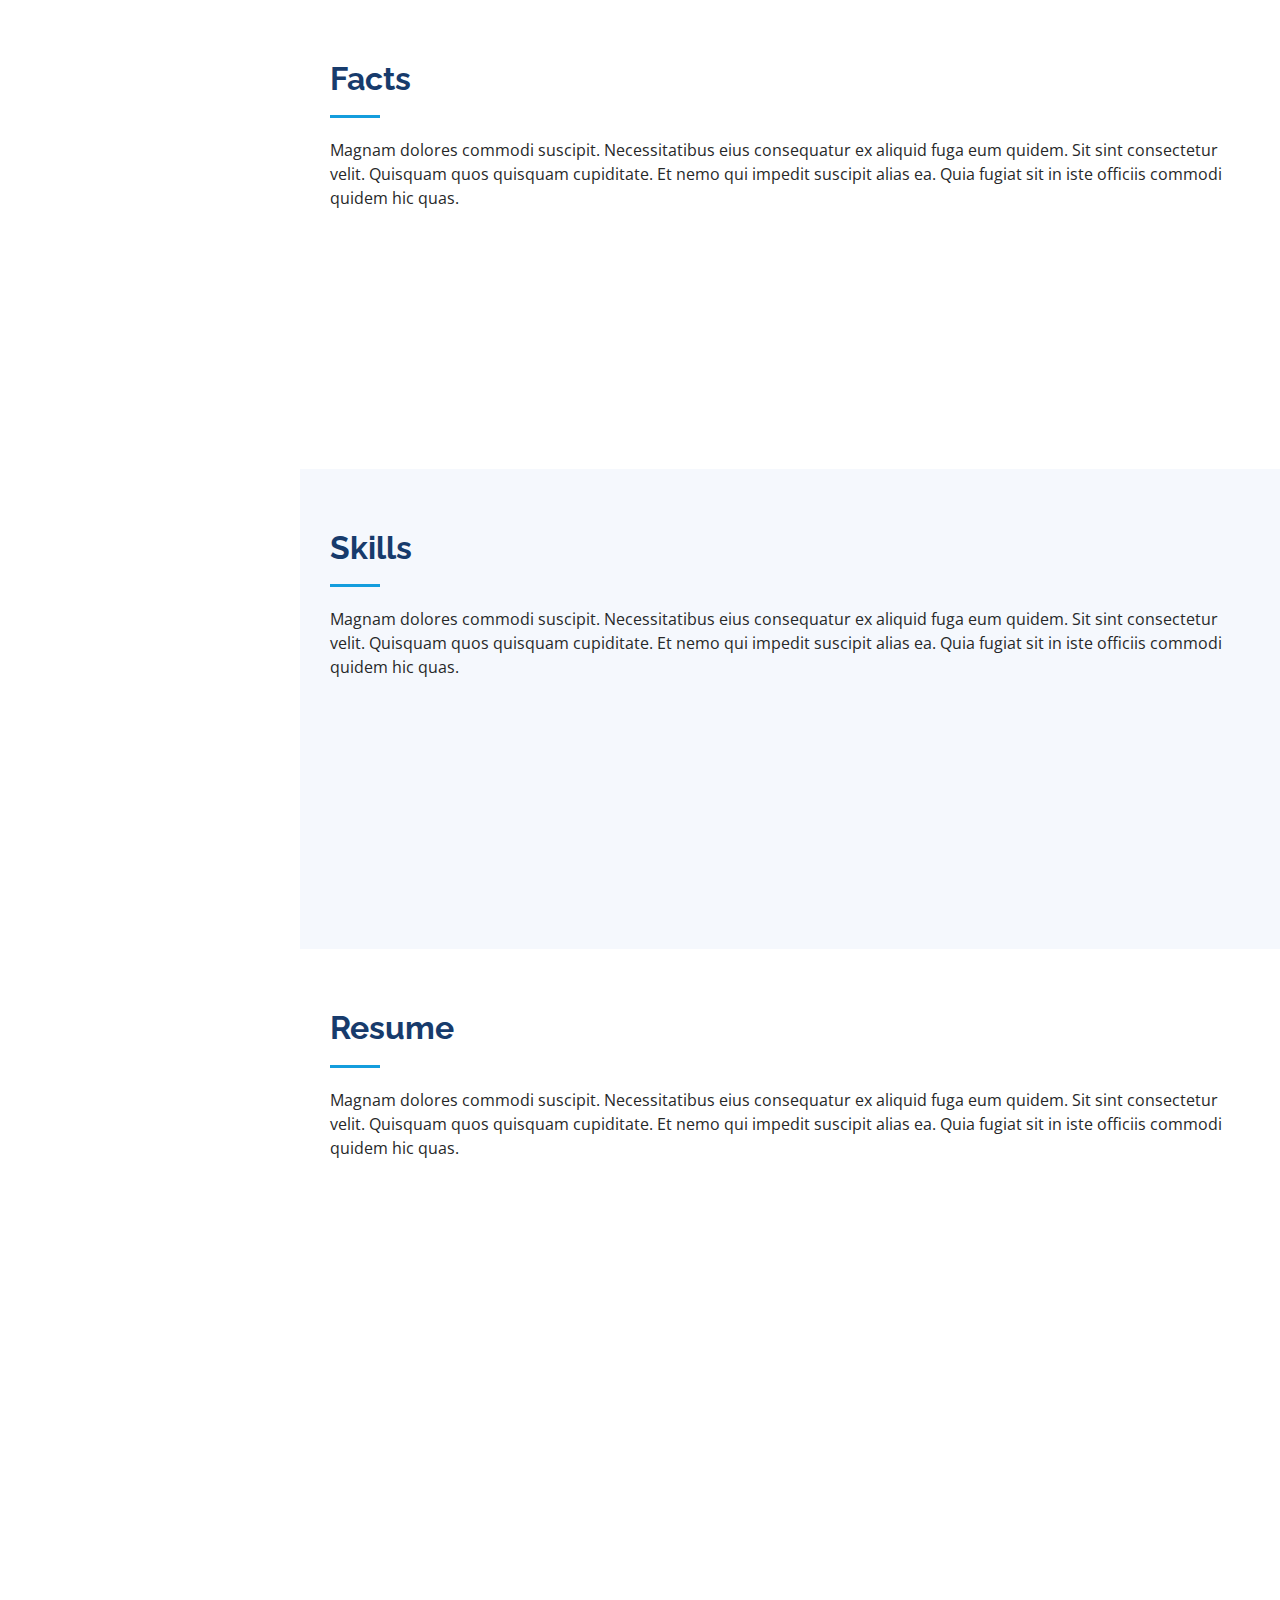
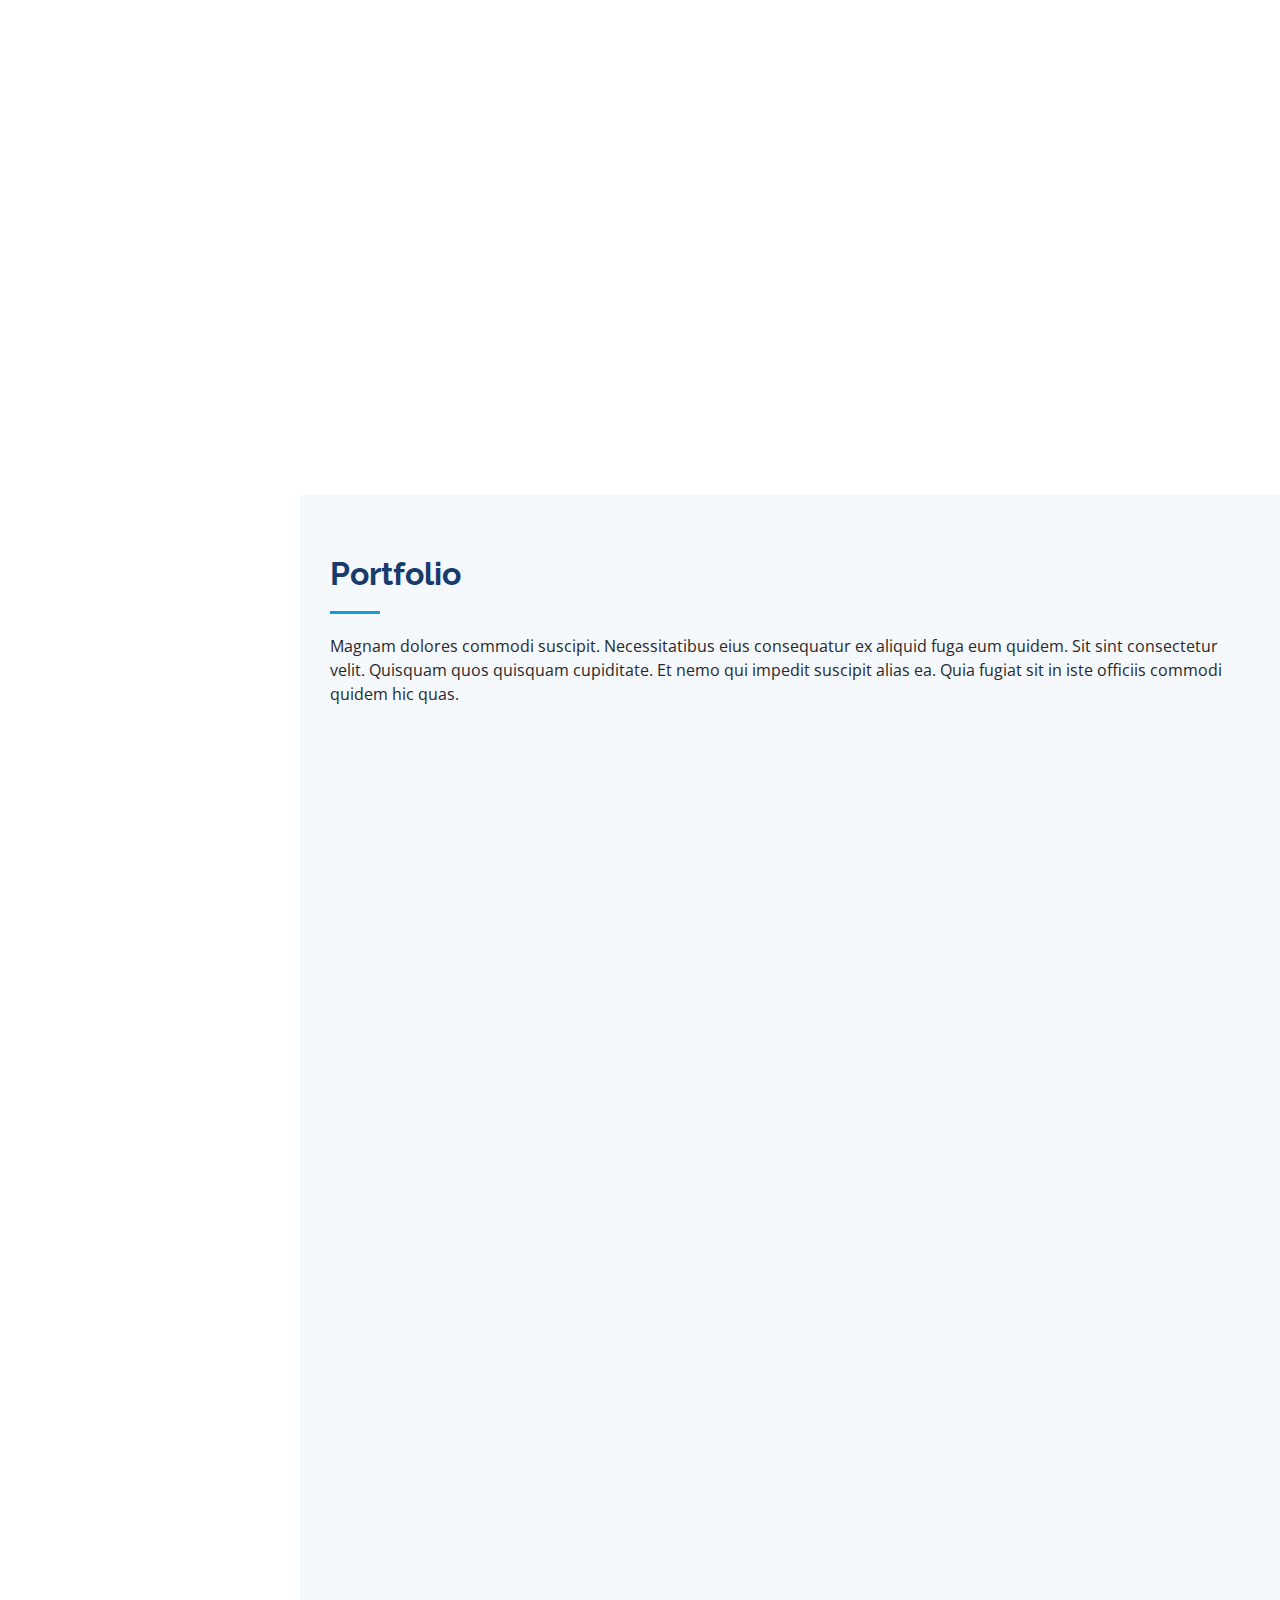
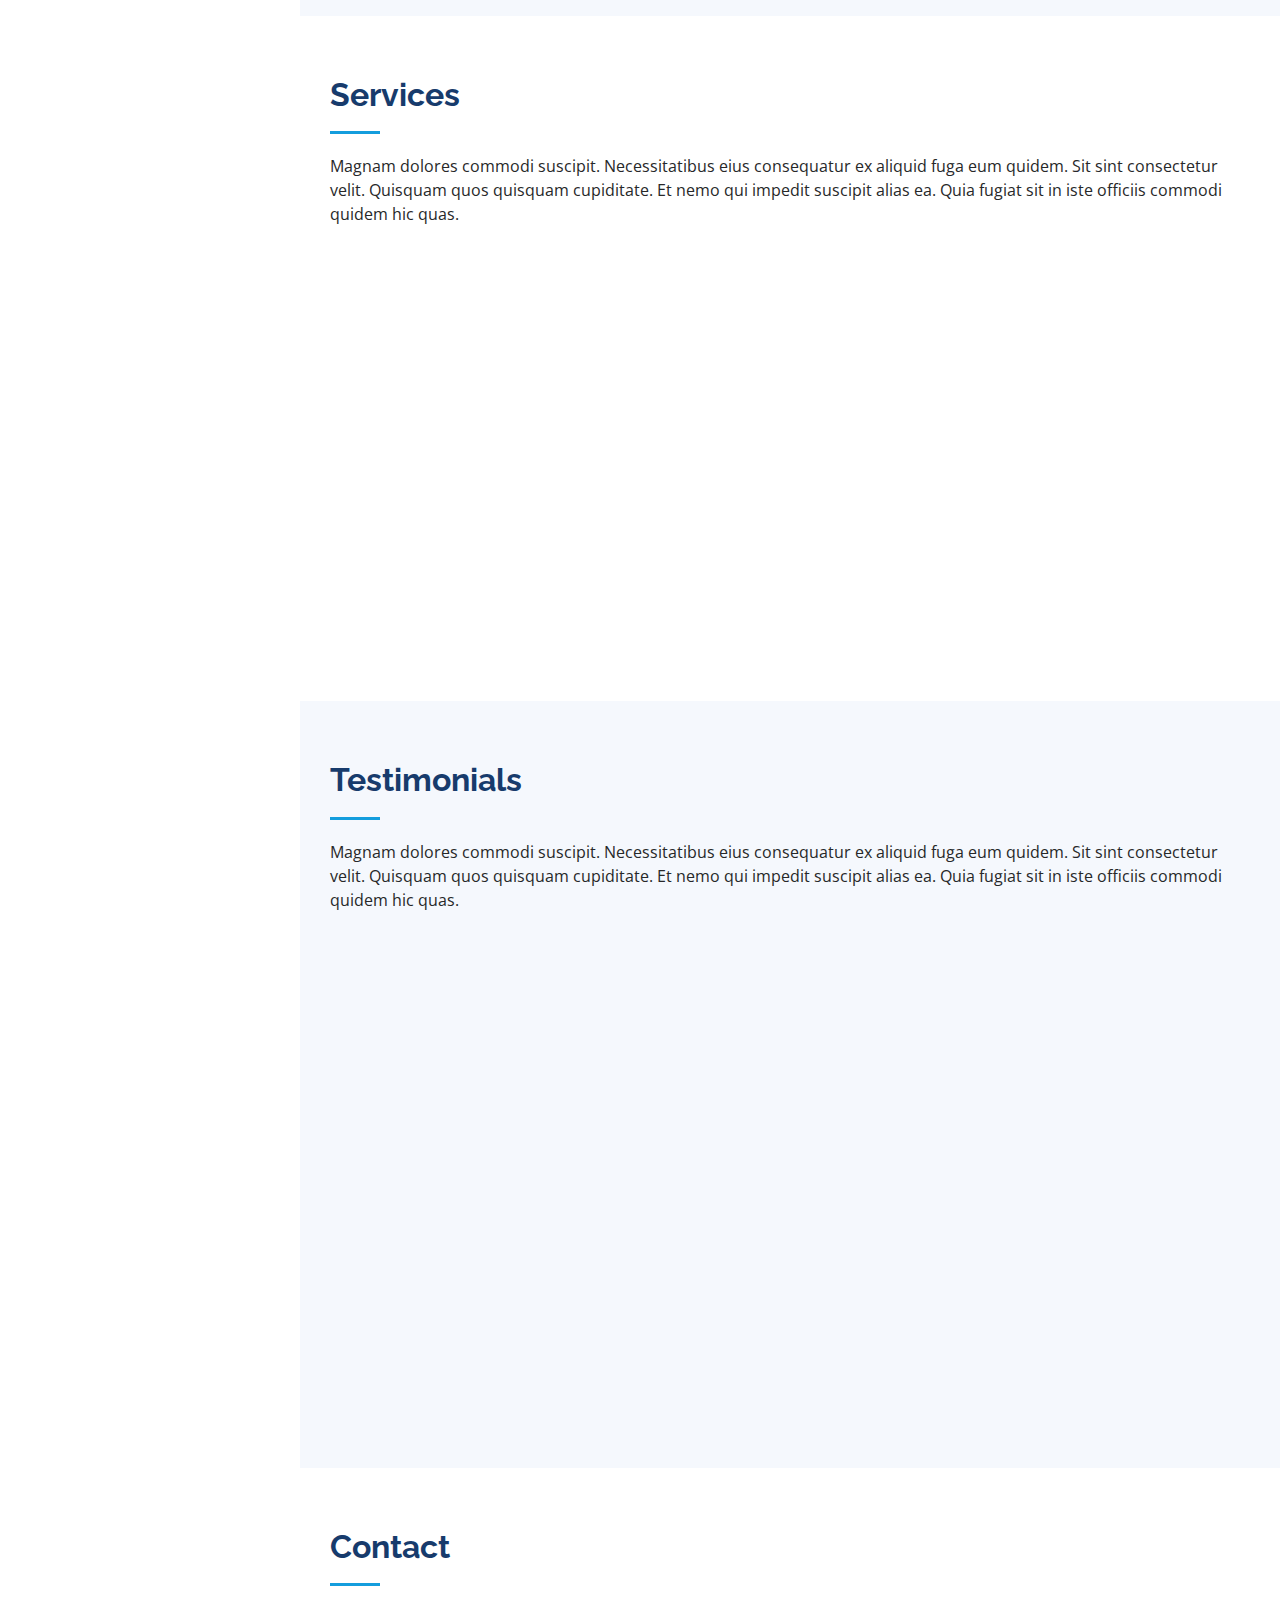
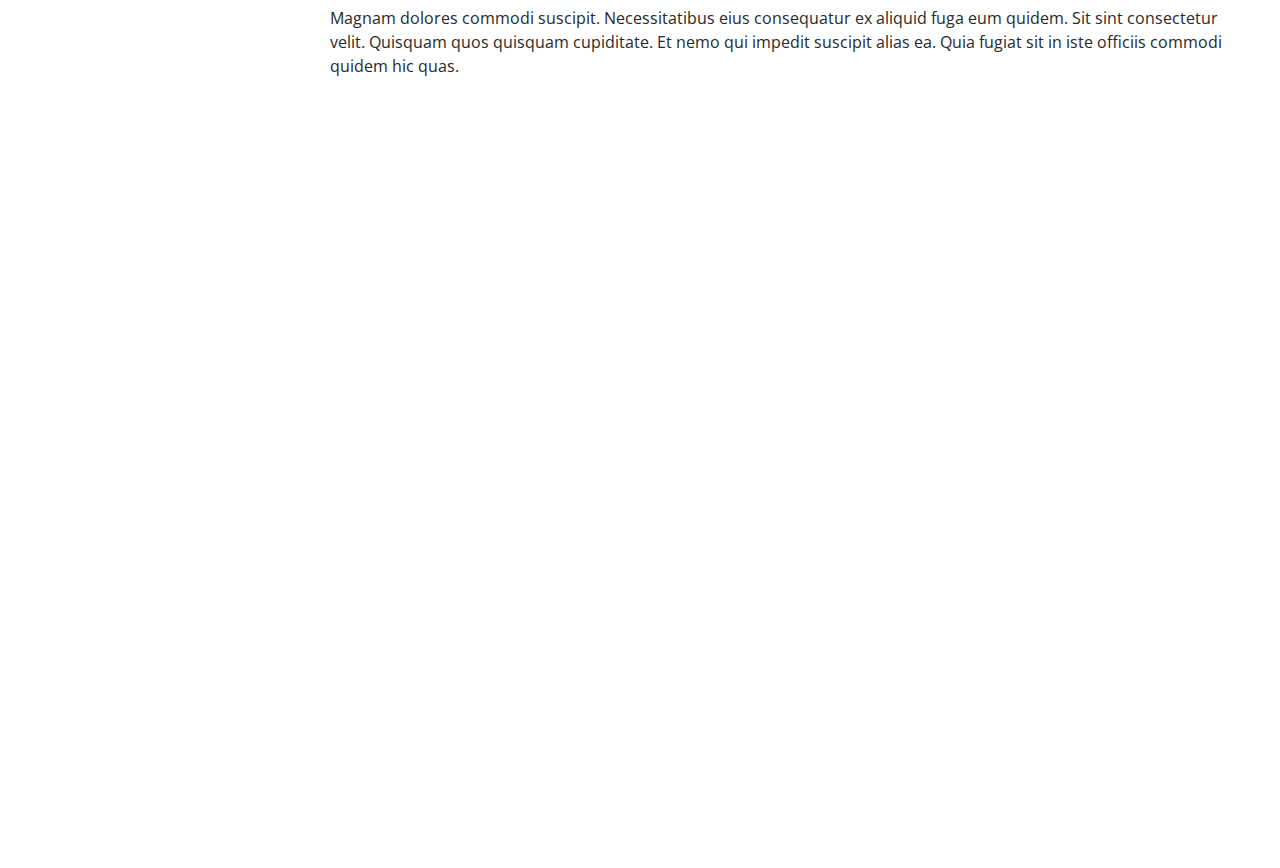
==== commit d8a93b0a: "Added files" ====
--- a/index.html
+++ b/index.html
@@ -5,8 +5,8 @@
   <meta charset="utf-8">
   <meta content="width=device-width, initial-scale=1.0" name="viewport">
 
-  <title>AnneChege.github.io Portfolio</title>
-  <meta content="" name="descriptison">
+  <title>iPortfolio Bootstrap Template - Index</title>
+  <meta content="" name="description">
   <meta content="" name="keywords">
 
   <!-- Favicons -->
@@ -14,22 +14,23 @@
   <link href="assets/img/apple-touch-icon.png" rel="apple-touch-icon">
 
   <!-- Google Fonts -->
-  <link href="https://fonts.googleapis.com/css?family=Poppins:300,300i,400,400i,500,500i,600,600i,700,700i|Playfair+Display:400,400i,500,500i,600,600i,700,700i,900,900i" rel="stylesheet">
+  <link href="https://fonts.googleapis.com/css?family=Open+Sans:300,300i,400,400i,600,600i,700,700i|Raleway:300,300i,400,400i,500,500i,600,600i,700,700i|Poppins:300,300i,400,400i,500,500i,600,600i,700,700i" rel="stylesheet">
 
   <!-- Vendor CSS Files -->
+  <link href="assets/vendor/aos/aos.css" rel="stylesheet">
   <link href="assets/vendor/bootstrap/css/bootstrap.min.css" rel="stylesheet">
-  <link href="assets/vendor/hover/hover.min.css" rel="stylesheet">
-  <link href="assets/vendor/ionicons/css/ionicons.min.css" rel="stylesheet">
+  <link href="assets/vendor/bootstrap-icons/bootstrap-icons.css" rel="stylesheet">
   <link href="assets/vendor/boxicons/css/boxicons.min.css" rel="stylesheet">
-  <link href="assets/vendor/venobox/venobox.css" rel="stylesheet">
-  <link href="assets/vendor/owl.carousel/assets/owl.carousel.min.css" rel="stylesheet">
+  <link href="assets/vendor/glightbox/css/glightbox.min.css" rel="stylesheet">
+  <link href="assets/vendor/swiper/swiper-bundle.min.css" rel="stylesheet">
 
   <!-- Template Main CSS File -->
   <link href="assets/css/style.css" rel="stylesheet">
 
   <!-- =======================================================
-  * Template Name: Folio - v2.1.0
-  * Template URL: https://bootstrapmade.com/folio-bootstrap-portfolio-template/
+  * Template Name: iPortfolio
+  * Updated: Jul 27 2023 with Bootstrap v5.3.1
+  * Template URL: https://bootstrapmade.com/iportfolio-bootstrap-portfolio-websites-template/
   * Author: BootstrapMade.com
   * License: https://bootstrapmade.com/license/
   ======================================================== -->
@@ -37,147 +38,285 @@
 
 <body>
 
-  <!-- ======= Navbar ======= -->
-  <nav id="main-nav">
-    <div class="row">
-      <div class="container">
-
-        <div class="logo">
-          <a href="index.html"><img src="assets/img//logo.png" alt="logo"></a>
-        </div>
-
-        <div class="responsive"><i data-icon="m" class="ion-navicon-round"></i></div>
-
-        <ul class="nav-menu list-unstyled">
-          <li><a href="index.html" class="smoothScroll">Home</a></li>
-          <li><a href="#about" class="smoothScroll">About</a></li>
-          <li><a href="#portfolio" class="smoothScroll">Portfolio</a></li>
-          <li><a href="#contact" class="smoothScroll">Contact</a></li>
+  <!-- ======= Mobile nav toggle button ======= -->
+  <i class="bi bi-list mobile-nav-toggle d-xl-none"></i>
+
+  <!-- ======= Header ======= -->
+  <header id="header">
+    <div class="d-flex flex-column">
+
+      <div class="profile">
+        <img src="assets/img/profile-img.jpg" alt="" class="img-fluid rounded-circle">
+        <h1 class="text-light"><a href="index.html">Alex Smith</a></h1>
+        <div class="social-links mt-3 text-center">
+          <a href="#" class="twitter"><i class="bx bxl-twitter"></i></a>
+          <a href="#" class="facebook"><i class="bx bxl-facebook"></i></a>
+          <a href="#" class="instagram"><i class="bx bxl-instagram"></i></a>
+          <a href="#" class="google-plus"><i class="bx bxl-skype"></i></a>
+          <a href="#" class="linkedin"><i class="bx bxl-linkedin"></i></a>
+        </div>
+      </div>
+
+      <nav id="navbar" class="nav-menu navbar">
+        <ul>
+          <li><a href="#hero" class="nav-link scrollto active"><i class="bx bx-home"></i> <span>Home</span></a></li>
+          <li><a href="#about" class="nav-link scrollto"><i class="bx bx-user"></i> <span>About</span></a></li>
+          <li><a href="#resume" class="nav-link scrollto"><i class="bx bx-file-blank"></i> <span>Resume</span></a></li>
+          <li><a href="#portfolio" class="nav-link scrollto"><i class="bx bx-book-content"></i> <span>Portfolio</span></a></li>
+          <li><a href="#services" class="nav-link scrollto"><i class="bx bx-server"></i> <span>Services</span></a></li>
+          <li><a href="#contact" class="nav-link scrollto"><i class="bx bx-envelope"></i> <span>Contact</span></a></li>
         </ul>
-
-      </div>
+      </nav><!-- .nav-menu -->
     </div>
-  </nav><!-- End Navbar -->
+  </header><!-- End Header -->
 
   <!-- ======= Hero Section ======= -->
-  <div id="hero" class="home">
-
-    <div class="container">
-      <div class="hero-content">
-        <h1>I'm <span class="typed"></span></h1>
-        <h1>I'm a student</h1>
-        <p class="typed-items" data-typed-person="Anne Chege"></p>
-
-        <ul class="list-unstyled list-social">
-          <li><a href="#"><i class="ion-social-facebook"></i></a></li>
-          <li><a href="#"><i class="ion-social-twitter"></i></a></li>
-          <li><a href="#"><i class="ion-social-instagram"></i></a></li>
-          <li><a href="#"><i class="ion-social-googleplus"></i></a></li>
-          <li><a href="#"><i class="ion-social-tumblr"></i></a></li>
-          <li><a href="#"><i class="ion-social-dribbble"></i></a></li>
-        </ul>
-      </div>
+  <section id="hero" class="d-flex flex-column justify-content-center align-items-center">
+    <div class="hero-container" data-aos="fade-in">
+      <h1>Alex Smith</h1>
+      <p>I'm <span class="typed" data-typed-items="Designer, Developer, Freelancer, Photographer"></span></p>
     </div>
-  </div><!-- End Hero -->
+  </section><!-- End Hero -->
 
   <main id="main">
 
     <!-- ======= About Section ======= -->
-    <div id="about" class="paddsection">
-      <div class="container">
-        <div class="row justify-content-between">
-
-          <div class="col-lg-4 ">
-            <div class="div-img-bg">
-            </div>
-          </div>
-
-          <div class="col-lg-7">
-            <div class="about-descr">
-
-              <p class="p-heading">I am a anne chege and i love to design</p>
-
-              <p class="separator">To an English person, it will seem like simplified English, as a skeptical Cambridge friend of mine told me what Occidental is. The European languages are members of the same family.English person.</p>
-
-            </div>
-
-          </div>
-        </div>
-      </div>
-    </div><!-- End About Section -->
-
-    <!-- ======= Services Section ======= -->
-    <div id="services">
-      <div class="container">
-
-        <div class="services-carousel owl-theme">
-
-          <div class="services-block">
-
-            <i class="ion-ios-browsers-outline"></i>
-            <span>UI/UX DESIGN</span>
-            <p class="separator">To an English person, it will seem like simplified English,told me what </p>
-
-          </div>
-
-          <div class="services-block">
-
-            <i class="ion-ios-lightbulb-outline"></i>
-            <span>BRAND IDENTITY</span>
-            <p class="separator">To an English person, it will seem like simplified English,told me what </p>
-
-          </div>
-
-          <div class="services-block">
-
-            <i class="ion-ios-color-wand-outline"></i>
-            <span>WEB DESIGN</span>
-            <p class="separator">To an English person, it will seem like simplified English,told me what </p>
-
-          </div>
-
-          <div class="services-block">
-
-            <i class="ion-social-android-outline"></i>
-            <span>MOBILE APPS</span>
-            <p class="separator">To an English person, it will seem like simplified English,told me what </p>
-
-          </div>
-
-          <div class="services-block">
-
-            <i class="ion-ios-analytics-outline"></i>
-            <span>Analytics</span>
-            <p class="separator">To an English person, it will seem like simplified English,told me what </p>
-
-          </div>
-
-          <div class="services-block">
-
-            <i class="ion-ios-camera-outline"></i>
-            <span>PHOTOGRAPHY</span>
-            <p class="separator">To an English person, it will seem like simplified English,told me what </p>
-
-          </div>
-
-        </div>
-
-      </div>
-
-    </div><!-- End Services Section -->
+    <section id="about" class="about">
+      <div class="container">
+
+        <div class="section-title">
+          <h2>About</h2>
+          <p>Magnam dolores commodi suscipit. Necessitatibus eius consequatur ex aliquid fuga eum quidem. Sit sint consectetur velit. Quisquam quos quisquam cupiditate. Et nemo qui impedit suscipit alias ea. Quia fugiat sit in iste officiis commodi quidem hic quas.</p>
+        </div>
+
+        <div class="row">
+          <div class="col-lg-4" data-aos="fade-right">
+            <img src="assets/img/profile-img.jpg" class="img-fluid" alt="">
+          </div>
+          <div class="col-lg-8 pt-4 pt-lg-0 content" data-aos="fade-left">
+            <h3>UI/UX Designer &amp; Web Developer.</h3>
+            <p class="fst-italic">
+              Lorem ipsum dolor sit amet, consectetur adipiscing elit, sed do eiusmod tempor incididunt ut labore et dolore
+              magna aliqua.
+            </p>
+            <div class="row">
+              <div class="col-lg-6">
+                <ul>
+                  <li><i class="bi bi-chevron-right"></i> <strong>Birthday:</strong> <span>1 May 1995</span></li>
+                  <li><i class="bi bi-chevron-right"></i> <strong>Website:</strong> <span>www.example.com</span></li>
+                  <li><i class="bi bi-chevron-right"></i> <strong>Phone:</strong> <span>+123 456 7890</span></li>
+                  <li><i class="bi bi-chevron-right"></i> <strong>City:</strong> <span>New York, USA</span></li>
+                </ul>
+              </div>
+              <div class="col-lg-6">
+                <ul>
+                  <li><i class="bi bi-chevron-right"></i> <strong>Age:</strong> <span>30</span></li>
+                  <li><i class="bi bi-chevron-right"></i> <strong>Degree:</strong> <span>Master</span></li>
+                  <li><i class="bi bi-chevron-right"></i> <strong>PhEmailone:</strong> <span>email@example.com</span></li>
+                  <li><i class="bi bi-chevron-right"></i> <strong>Freelance:</strong> <span>Available</span></li>
+                </ul>
+              </div>
+            </div>
+            <p>
+              Officiis eligendi itaque labore et dolorum mollitia officiis optio vero. Quisquam sunt adipisci omnis et ut. Nulla accusantium dolor incidunt officia tempore. Et eius omnis.
+              Cupiditate ut dicta maxime officiis quidem quia. Sed et consectetur qui quia repellendus itaque neque. Aliquid amet quidem ut quaerat cupiditate. Ab et eum qui repellendus omnis culpa magni laudantium dolores.
+            </p>
+          </div>
+        </div>
+
+      </div>
+    </section><!-- End About Section -->
+
+    <!-- ======= Facts Section ======= -->
+    <section id="facts" class="facts">
+      <div class="container">
+
+        <div class="section-title">
+          <h2>Facts</h2>
+          <p>Magnam dolores commodi suscipit. Necessitatibus eius consequatur ex aliquid fuga eum quidem. Sit sint consectetur velit. Quisquam quos quisquam cupiditate. Et nemo qui impedit suscipit alias ea. Quia fugiat sit in iste officiis commodi quidem hic quas.</p>
+        </div>
+
+        <div class="row no-gutters">
+
+          <div class="col-lg-3 col-md-6 d-md-flex align-items-md-stretch" data-aos="fade-up">
+            <div class="count-box">
+              <i class="bi bi-emoji-smile"></i>
+              <span data-purecounter-start="0" data-purecounter-end="232" data-purecounter-duration="1" class="purecounter"></span>
+              <p><strong>Happy Clients</strong> consequuntur quae</p>
+            </div>
+          </div>
+
+          <div class="col-lg-3 col-md-6 d-md-flex align-items-md-stretch" data-aos="fade-up" data-aos-delay="100">
+            <div class="count-box">
+              <i class="bi bi-journal-richtext"></i>
+              <span data-purecounter-start="0" data-purecounter-end="521" data-purecounter-duration="1" class="purecounter"></span>
+              <p><strong>Projects</strong> adipisci atque cum quia aut</p>
+            </div>
+          </div>
+
+          <div class="col-lg-3 col-md-6 d-md-flex align-items-md-stretch" data-aos="fade-up" data-aos-delay="200">
+            <div class="count-box">
+              <i class="bi bi-headset"></i>
+              <span data-purecounter-start="0" data-purecounter-end="1453" data-purecounter-duration="1" class="purecounter"></span>
+              <p><strong>Hours Of Support</strong> aut commodi quaerat</p>
+            </div>
+          </div>
+
+          <div class="col-lg-3 col-md-6 d-md-flex align-items-md-stretch" data-aos="fade-up" data-aos-delay="300">
+            <div class="count-box">
+              <i class="bi bi-people"></i>
+              <span data-purecounter-start="0" data-purecounter-end="32" data-purecounter-duration="1" class="purecounter"></span>
+              <p><strong>Hard Workers</strong> rerum asperiores dolor</p>
+            </div>
+          </div>
+
+        </div>
+
+      </div>
+    </section><!-- End Facts Section -->
+
+    <!-- ======= Skills Section ======= -->
+    <section id="skills" class="skills section-bg">
+      <div class="container">
+
+        <div class="section-title">
+          <h2>Skills</h2>
+          <p>Magnam dolores commodi suscipit. Necessitatibus eius consequatur ex aliquid fuga eum quidem. Sit sint consectetur velit. Quisquam quos quisquam cupiditate. Et nemo qui impedit suscipit alias ea. Quia fugiat sit in iste officiis commodi quidem hic quas.</p>
+        </div>
+
+        <div class="row skills-content">
+
+          <div class="col-lg-6" data-aos="fade-up">
+
+            <div class="progress">
+              <span class="skill">HTML <i class="val">100%</i></span>
+              <div class="progress-bar-wrap">
+                <div class="progress-bar" role="progressbar" aria-valuenow="100" aria-valuemin="0" aria-valuemax="100"></div>
+              </div>
+            </div>
+
+            <div class="progress">
+              <span class="skill">CSS <i class="val">90%</i></span>
+              <div class="progress-bar-wrap">
+                <div class="progress-bar" role="progressbar" aria-valuenow="90" aria-valuemin="0" aria-valuemax="100"></div>
+              </div>
+            </div>
+
+            <div class="progress">
+              <span class="skill">JavaScript <i class="val">75%</i></span>
+              <div class="progress-bar-wrap">
+                <div class="progress-bar" role="progressbar" aria-valuenow="75" aria-valuemin="0" aria-valuemax="100"></div>
+              </div>
+            </div>
+
+          </div>
+
+          <div class="col-lg-6" data-aos="fade-up" data-aos-delay="100">
+
+            <div class="progress">
+              <span class="skill">PHP <i class="val">80%</i></span>
+              <div class="progress-bar-wrap">
+                <div class="progress-bar" role="progressbar" aria-valuenow="80" aria-valuemin="0" aria-valuemax="100"></div>
+              </div>
+            </div>
+
+            <div class="progress">
+              <span class="skill">WordPress/CMS <i class="val">90%</i></span>
+              <div class="progress-bar-wrap">
+                <div class="progress-bar" role="progressbar" aria-valuenow="90" aria-valuemin="0" aria-valuemax="100"></div>
+              </div>
+            </div>
+
+            <div class="progress">
+              <span class="skill">Photoshop <i class="val">55%</i></span>
+              <div class="progress-bar-wrap">
+                <div class="progress-bar" role="progressbar" aria-valuenow="55" aria-valuemin="0" aria-valuemax="100"></div>
+              </div>
+            </div>
+
+          </div>
+
+        </div>
+
+      </div>
+    </section><!-- End Skills Section -->
+
+    <!-- ======= Resume Section ======= -->
+    <section id="resume" class="resume">
+      <div class="container">
+
+        <div class="section-title">
+          <h2>Resume</h2>
+          <p>Magnam dolores commodi suscipit. Necessitatibus eius consequatur ex aliquid fuga eum quidem. Sit sint consectetur velit. Quisquam quos quisquam cupiditate. Et nemo qui impedit suscipit alias ea. Quia fugiat sit in iste officiis commodi quidem hic quas.</p>
+        </div>
+
+        <div class="row">
+          <div class="col-lg-6" data-aos="fade-up">
+            <h3 class="resume-title">Sumary</h3>
+            <div class="resume-item pb-0">
+              <h4>Alex Smith</h4>
+              <p><em>Innovative and deadline-driven Graphic Designer with 3+ years of experience designing and developing user-centered digital/print marketing material from initial concept to final, polished deliverable.</em></p>
+              <ul>
+                <li>Portland par 127,Orlando, FL</li>
+                <li>(123) 456-7891</li>
+                <li>alice.barkley@example.com</li>
+              </ul>
+            </div>
+
+            <h3 class="resume-title">Education</h3>
+            <div class="resume-item">
+              <h4>Master of Fine Arts &amp; Graphic Design</h4>
+              <h5>2015 - 2016</h5>
+              <p><em>Rochester Institute of Technology, Rochester, NY</em></p>
+              <p>Qui deserunt veniam. Et sed aliquam labore tempore sed quisquam iusto autem sit. Ea vero voluptatum qui ut dignissimos deleniti nerada porti sand markend</p>
+            </div>
+            <div class="resume-item">
+              <h4>Bachelor of Fine Arts &amp; Graphic Design</h4>
+              <h5>2010 - 2014</h5>
+              <p><em>Rochester Institute of Technology, Rochester, NY</em></p>
+              <p>Quia nobis sequi est occaecati aut. Repudiandae et iusto quae reiciendis et quis Eius vel ratione eius unde vitae rerum voluptates asperiores voluptatem Earum molestiae consequatur neque etlon sader mart dila</p>
+            </div>
+          </div>
+          <div class="col-lg-6" data-aos="fade-up" data-aos-delay="100">
+            <h3 class="resume-title">Professional Experience</h3>
+            <div class="resume-item">
+              <h4>Senior graphic design specialist</h4>
+              <h5>2019 - Present</h5>
+              <p><em>Experion, New York, NY </em></p>
+              <ul>
+                <li>Lead in the design, development, and implementation of the graphic, layout, and production communication materials</li>
+                <li>Delegate tasks to the 7 members of the design team and provide counsel on all aspects of the project. </li>
+                <li>Supervise the assessment of all graphic materials in order to ensure quality and accuracy of the design</li>
+                <li>Oversee the efficient use of production project budgets ranging from $2,000 - $25,000</li>
+              </ul>
+            </div>
+            <div class="resume-item">
+              <h4>Graphic design specialist</h4>
+              <h5>2017 - 2018</h5>
+              <p><em>Stepping Stone Advertising, New York, NY</em></p>
+              <ul>
+                <li>Developed numerous marketing programs (logos, brochures,infographics, presentations, and advertisements).</li>
+                <li>Managed up to 5 projects or tasks at a given time while under pressure</li>
+                <li>Recommended and consulted with clients on the most appropriate graphic design</li>
+                <li>Created 4+ design presentations and proposals a month for clients and account managers</li>
+              </ul>
+            </div>
+          </div>
+        </div>
+
+      </div>
+    </section><!-- End Resume Section -->
 
     <!-- ======= Portfolio Section ======= -->
-    <div id="portfolio" class="paddsection">
-
-      <div class="container">
-        <div class="section-title text-center">
-          <h2>My Portfolio</h2>
-        </div>
-      </div>
-
-      <div class="container">
-
-        <div class="row">
+    <section id="portfolio" class="portfolio section-bg">
+      <div class="container">
+
+        <div class="section-title">
+          <h2>Portfolio</h2>
+          <p>Magnam dolores commodi suscipit. Necessitatibus eius consequatur ex aliquid fuga eum quidem. Sit sint consectetur velit. Quisquam quos quisquam cupiditate. Et nemo qui impedit suscipit alias ea. Quia fugiat sit in iste officiis commodi quidem hic quas.</p>
+        </div>
+
+        <div class="row" data-aos="fade-up">
           <div class="col-lg-12 d-flex justify-content-center">
             <ul id="portfolio-flters">
               <li data-filter="*" class="filter-active">All</li>
@@ -188,186 +327,332 @@
           </div>
         </div>
 
-        <div class="row portfolio-container">
+        <div class="row portfolio-container" data-aos="fade-up" data-aos-delay="100">
 
           <div class="col-lg-4 col-md-6 portfolio-item filter-app">
-            <img src="assets/img/portfolio/portfolio-1.jpg" class="img-fluid" alt="">
-            <div class="portfolio-info">
-              <h4>App 1</h4>
-              <p>App</p>
-              <a href="assets/img/portfolio/portfolio-1.jpg" data-gall="portfolioGallery" class="venobox preview-link" title="App 1"><i class="bx bx-plus"></i></a>
-              <a href="portfolio-details.html" class="details-link" title="More Details"><i class="bx bx-link"></i></a>
+            <div class="portfolio-wrap">
+              <img src="assets/img/portfolio/portfolio-1.jpg" class="img-fluid" alt="">
+              <div class="portfolio-links">
+                <a href="assets/img/portfolio/portfolio-1.jpg" data-gallery="portfolioGallery" class="portfolio-lightbox" title="App 1"><i class="bx bx-plus"></i></a>
+                <a href="portfolio-details.html" title="More Details"><i class="bx bx-link"></i></a>
+              </div>
             </div>
           </div>
 
           <div class="col-lg-4 col-md-6 portfolio-item filter-web">
-            <img src="assets/img/portfolio/portfolio-2.jpg" class="img-fluid" alt="">
-            <div class="portfolio-info">
-              <h4>Web 3</h4>
-              <p>Web</p>
-              <a href="assets/img/portfolio/portfolio-2.jpg" data-gall="portfolioGallery" class="venobox preview-link" title="Web 3"><i class="bx bx-plus"></i></a>
-              <a href="portfolio-details.html" class="details-link" title="More Details"><i class="bx bx-link"></i></a>
+            <div class="portfolio-wrap">
+              <img src="assets/img/portfolio/portfolio-2.jpg" class="img-fluid" alt="">
+              <div class="portfolio-links">
+                <a href="assets/img/portfolio/portfolio-2.jpg" data-gallery="portfolioGallery" class="portfolio-lightbox" title="Web 3"><i class="bx bx-plus"></i></a>
+                <a href="portfolio-details.html" title="More Details"><i class="bx bx-link"></i></a>
+              </div>
             </div>
           </div>
 
           <div class="col-lg-4 col-md-6 portfolio-item filter-app">
-            <img src="assets/img/portfolio/portfolio-3.jpg" class="img-fluid" alt="">
-            <div class="portfolio-info">
-              <h4>App 2</h4>
-              <p>App</p>
-              <a href="assets/img/portfolio/portfolio-3.jpg" data-gall="portfolioGallery" class="venobox preview-link" title="App 2"><i class="bx bx-plus"></i></a>
-              <a href="portfolio-details.html" class="details-link" title="More Details"><i class="bx bx-link"></i></a>
+            <div class="portfolio-wrap">
+              <img src="assets/img/portfolio/portfolio-3.jpg" class="img-fluid" alt="">
+              <div class="portfolio-links">
+                <a href="assets/img/portfolio/portfolio-3.jpg" data-gallery="portfolioGallery" class="portfolio-lightbox" title="App 2"><i class="bx bx-plus"></i></a>
+                <a href="portfolio-details.html" title="More Details"><i class="bx bx-link"></i></a>
+              </div>
             </div>
           </div>
 
           <div class="col-lg-4 col-md-6 portfolio-item filter-card">
-            <img src="assets/img/portfolio/portfolio-4.jpg" class="img-fluid" alt="">
-            <div class="portfolio-info">
-              <h4>Card 2</h4>
-              <p>Card</p>
-              <a href="assets/img/portfolio/portfolio-4.jpg" data-gall="portfolioGallery" class="venobox preview-link" title="Card 2"><i class="bx bx-plus"></i></a>
-              <a href="portfolio-details.html" class="details-link" title="More Details"><i class="bx bx-link"></i></a>
-            </div>
-          </div>
-
-        <div class="col-lg-4 col-md-6 portfolio-item filter-web">
-            <img src="assets/img/portfolio/portfolio-5.jpg" class="img-fluid" alt="">
-            <div class="portfolio-info">
-              <h4>Web 2</h4>
-              <p>Web</p>
-              <a href="assets/img/portfolio/portfolio-5.jpg" data-gall="portfolioGallery" class="venobox preview-link" title="Web 2"><i class="bx bx-plus"></i></a>
-              <a href="portfolio-details.html" class="details-link" title="More Details"><i class="bx bx-link"></i></a>
-            </div>
-          </div> -->
-
-        <div class="col-lg-4 col-md-6 portfolio-item filter-app">
-            <img src="assets/img/portfolio/portfolio-6.jpg" class="img-fluid" alt="">
-            <div class="portfolio-info">
-              <h4>App 3</h4>
-              <p>App</p>
-              <a href="assets/img/portfolio/portfolio-6.jpg" data-gall="portfolioGallery" class="venobox preview-link" title="App 3"><i class="bx bx-plus"></i></a>
-              <a href="portfolio-details.html" class="details-link" title="More Details"><i class="bx bx-link"></i></a>
-            </div>
-          </div> 
-        </div>
-
-      </div>
-
-    </div><!-- End Portfolio Section -->
+            <div class="portfolio-wrap">
+              <img src="assets/img/portfolio/portfolio-4.jpg" class="img-fluid" alt="">
+              <div class="portfolio-links">
+                <a href="assets/img/portfolio/portfolio-4.jpg" data-gallery="portfolioGallery" class="portfolio-lightbox" title="Card 2"><i class="bx bx-plus"></i></a>
+                <a href="portfolio-details.html" title="More Details"><i class="bx bx-link"></i></a>
+              </div>
+            </div>
+          </div>
+
+          <div class="col-lg-4 col-md-6 portfolio-item filter-web">
+            <div class="portfolio-wrap">
+              <img src="assets/img/portfolio/portfolio-5.jpg" class="img-fluid" alt="">
+              <div class="portfolio-links">
+                <a href="assets/img/portfolio/portfolio-5.jpg" data-gallery="portfolioGallery" class="portfolio-lightbox" title="Web 2"><i class="bx bx-plus"></i></a>
+                <a href="portfolio-details.html" title="More Details"><i class="bx bx-link"></i></a>
+              </div>
+            </div>
+          </div>
+
+          <div class="col-lg-4 col-md-6 portfolio-item filter-app">
+            <div class="portfolio-wrap">
+              <img src="assets/img/portfolio/portfolio-6.jpg" class="img-fluid" alt="">
+              <div class="portfolio-links">
+                <a href="assets/img/portfolio/portfolio-6.jpg" data-gallery="portfolioGallery" class="portfolio-lightbox" title="App 3"><i class="bx bx-plus"></i></a>
+                <a href="portfolio-details.html" title="More Details"><i class="bx bx-link"></i></a>
+              </div>
+            </div>
+          </div>
+
+          <div class="col-lg-4 col-md-6 portfolio-item filter-card">
+            <div class="portfolio-wrap">
+              <img src="assets/img/portfolio/portfolio-7.jpg" class="img-fluid" alt="">
+              <div class="portfolio-links">
+                <a href="assets/img/portfolio/portfolio-7.jpg" data-gallery="portfolioGallery" class="portfolio-lightbox" title="Card 1"><i class="bx bx-plus"></i></a>
+                <a href="portfolio-details.html" title="More Details"><i class="bx bx-link"></i></a>
+              </div>
+            </div>
+          </div>
+
+          <div class="col-lg-4 col-md-6 portfolio-item filter-card">
+            <div class="portfolio-wrap">
+              <img src="assets/img/portfolio/portfolio-8.jpg" class="img-fluid" alt="">
+              <div class="portfolio-links">
+                <a href="assets/img/portfolio/portfolio-8.jpg" data-gallery="portfolioGallery" class="portfolio-lightbox" title="Card 3"><i class="bx bx-plus"></i></a>
+                <a href="portfolio-details.html" title="More Details"><i class="bx bx-link"></i></a>
+              </div>
+            </div>
+          </div>
+
+          <div class="col-lg-4 col-md-6 portfolio-item filter-web">
+            <div class="portfolio-wrap">
+              <img src="assets/img/portfolio/portfolio-9.jpg" class="img-fluid" alt="">
+              <div class="portfolio-links">
+                <a href="assets/img/portfolio/portfolio-9.jpg" data-gallery="portfolioGallery" class="portfolio-lightbox" title="Web 3"><i class="bx bx-plus"></i></a>
+                <a href="portfolio-details.html" title="More Details"><i class="bx bx-link"></i></a>
+              </div>
+            </div>
+          </div>
+
+        </div>
+
+      </div>
+    </section><!-- End Portfolio Section -->
+
+    <!-- ======= Services Section ======= -->
+    <section id="services" class="services">
+      <div class="container">
+
+        <div class="section-title">
+          <h2>Services</h2>
+          <p>Magnam dolores commodi suscipit. Necessitatibus eius consequatur ex aliquid fuga eum quidem. Sit sint consectetur velit. Quisquam quos quisquam cupiditate. Et nemo qui impedit suscipit alias ea. Quia fugiat sit in iste officiis commodi quidem hic quas.</p>
+        </div>
+
+        <div class="row">
+          <div class="col-lg-4 col-md-6 icon-box" data-aos="fade-up">
+            <div class="icon"><i class="bi bi-briefcase"></i></div>
+            <h4 class="title"><a href="">Lorem Ipsum</a></h4>
+            <p class="description">Voluptatum deleniti atque corrupti quos dolores et quas molestias excepturi sint occaecati cupiditate non provident</p>
+          </div>
+          <div class="col-lg-4 col-md-6 icon-box" data-aos="fade-up" data-aos-delay="100">
+            <div class="icon"><i class="bi bi-card-checklist"></i></div>
+            <h4 class="title"><a href="">Dolor Sitema</a></h4>
+            <p class="description">Minim veniam, quis nostrud exercitation ullamco laboris nisi ut aliquip ex ea commodo consequat tarad limino ata</p>
+          </div>
+          <div class="col-lg-4 col-md-6 icon-box" data-aos="fade-up" data-aos-delay="200">
+            <div class="icon"><i class="bi bi-bar-chart"></i></div>
+            <h4 class="title"><a href="">Sed ut perspiciatis</a></h4>
+            <p class="description">Duis aute irure dolor in reprehenderit in voluptate velit esse cillum dolore eu fugiat nulla pariatur</p>
+          </div>
+          <div class="col-lg-4 col-md-6 icon-box" data-aos="fade-up" data-aos-delay="300">
+            <div class="icon"><i class="bi bi-binoculars"></i></div>
+            <h4 class="title"><a href="">Magni Dolores</a></h4>
+            <p class="description">Excepteur sint occaecat cupidatat non proident, sunt in culpa qui officia deserunt mollit anim id est laborum</p>
+          </div>
+          <div class="col-lg-4 col-md-6 icon-box" data-aos="fade-up" data-aos-delay="400">
+            <div class="icon"><i class="bi bi-brightness-high"></i></div>
+            <h4 class="title"><a href="">Nemo Enim</a></h4>
+            <p class="description">At vero eos et accusamus et iusto odio dignissimos ducimus qui blanditiis praesentium voluptatum deleniti atque</p>
+          </div>
+          <div class="col-lg-4 col-md-6 icon-box" data-aos="fade-up" data-aos-delay="500">
+            <div class="icon"><i class="bi bi-calendar4-week"></i></div>
+            <h4 class="title"><a href="">Eiusmod Tempor</a></h4>
+            <p class="description">Et harum quidem rerum facilis est et expedita distinctio. Nam libero tempore, cum soluta nobis est eligendi</p>
+          </div>
+        </div>
+
+      </div>
+    </section><!-- End Services Section -->
+
+    <!-- ======= Testimonials Section ======= -->
+    <section id="testimonials" class="testimonials section-bg">
+      <div class="container">
+
+        <div class="section-title">
+          <h2>Testimonials</h2>
+          <p>Magnam dolores commodi suscipit. Necessitatibus eius consequatur ex aliquid fuga eum quidem. Sit sint consectetur velit. Quisquam quos quisquam cupiditate. Et nemo qui impedit suscipit alias ea. Quia fugiat sit in iste officiis commodi quidem hic quas.</p>
+        </div>
+
+        <div class="testimonials-slider swiper" data-aos="fade-up" data-aos-delay="100">
+          <div class="swiper-wrapper">
+
+            <div class="swiper-slide">
+              <div class="testimonial-item" data-aos="fade-up">
+                <p>
+                  <i class="bx bxs-quote-alt-left quote-icon-left"></i>
+                  Proin iaculis purus consequat sem cure digni ssim donec porttitora entum suscipit rhoncus. Accusantium quam, ultricies eget id, aliquam eget nibh et. Maecen aliquam, risus at semper.
+                  <i class="bx bxs-quote-alt-right quote-icon-right"></i>
+                </p>
+                <img src="assets/img/testimonials/testimonials-1.jpg" class="testimonial-img" alt="">
+                <h3>Saul Goodman</h3>
+                <h4>Ceo &amp; Founder</h4>
+              </div>
+            </div><!-- End testimonial item -->
+
+            <div class="swiper-slide">
+              <div class="testimonial-item" data-aos="fade-up" data-aos-delay="100">
+                <p>
+                  <i class="bx bxs-quote-alt-left quote-icon-left"></i>
+                  Export tempor illum tamen malis malis eram quae irure esse labore quem cillum quid cillum eram malis quorum velit fore eram velit sunt aliqua noster fugiat irure amet legam anim culpa.
+                  <i class="bx bxs-quote-alt-right quote-icon-right"></i>
+                </p>
+                <img src="assets/img/testimonials/testimonials-2.jpg" class="testimonial-img" alt="">
+                <h3>Sara Wilsson</h3>
+                <h4>Designer</h4>
+              </div>
+            </div><!-- End testimonial item -->
+
+            <div class="swiper-slide">
+              <div class="testimonial-item" data-aos="fade-up" data-aos-delay="200">
+                <p>
+                  <i class="bx bxs-quote-alt-left quote-icon-left"></i>
+                  Enim nisi quem export duis labore cillum quae magna enim sint quorum nulla quem veniam duis minim tempor labore quem eram duis noster aute amet eram fore quis sint minim.
+                  <i class="bx bxs-quote-alt-right quote-icon-right"></i>
+                </p>
+                <img src="assets/img/testimonials/testimonials-3.jpg" class="testimonial-img" alt="">
+                <h3>Jena Karlis</h3>
+                <h4>Store Owner</h4>
+              </div>
+            </div><!-- End testimonial item -->
+
+            <div class="swiper-slide">
+              <div class="testimonial-item" data-aos="fade-up" data-aos-delay="300">
+                <p>
+                  <i class="bx bxs-quote-alt-left quote-icon-left"></i>
+                  Fugiat enim eram quae cillum dolore dolor amet nulla culpa multos export minim fugiat minim velit minim dolor enim duis veniam ipsum anim magna sunt elit fore quem dolore labore illum veniam.
+                  <i class="bx bxs-quote-alt-right quote-icon-right"></i>
+                </p>
+                <img src="assets/img/testimonials/testimonials-4.jpg" class="testimonial-img" alt="">
+                <h3>Matt Brandon</h3>
+                <h4>Freelancer</h4>
+              </div>
+            </div><!-- End testimonial item -->
+
+            <div class="swiper-slide">
+              <div class="testimonial-item" data-aos="fade-up" data-aos-delay="400">
+                <p>
+                  <i class="bx bxs-quote-alt-left quote-icon-left"></i>
+                  Quis quorum aliqua sint quem legam fore sunt eram irure aliqua veniam tempor noster veniam enim culpa labore duis sunt culpa nulla illum cillum fugiat legam esse veniam culpa fore nisi cillum quid.
+                  <i class="bx bxs-quote-alt-right quote-icon-right"></i>
+                </p>
+                <img src="assets/img/testimonials/testimonials-5.jpg" class="testimonial-img" alt="">
+                <h3>John Larson</h3>
+                <h4>Entrepreneur</h4>
+              </div>
+            </div><!-- End testimonial item -->
+
+          </div>
+          <div class="swiper-pagination"></div>
+        </div>
+
+      </div>
+    </section><!-- End Testimonials Section -->
+
     <!-- ======= Contact Section ======= -->
-    <div id="contact" class="paddsection">
-      <div class="container">
-        <div class="contact-block1">
-          <div class="row">
-
-            <div class="col-lg-6">
-              <div class="contact-contact">
-
-                <h2 class="mb-30">GET IN TOUCH</h2>
-
-                <ul class="contact-details">
-                  <li><span>Karanja</span></li>
-                  <li><span>Nairobi,Kenya</span></li>
-                  <li><span>+254703163496</span></li>
-                  <li><span>annechege780@gmail.com</span></li>
-                </ul>
-
-              </div>
-            </div>
-
-            <div class="col-lg-6">
-              <form action="forms/contact.php" method="post" role="form" class="php-email-form">
-                <div class="row">
-
-                  <div class="col-lg-6">
-                    <div class="form-group contact-block1">
-                      <input type="text" name="name" class="form-control" id="name" placeholder="Your Name" data-rule="minlen:4" data-msg="Please enter at least 4 chars" />
-                      <div class="validate"></div>
-                    </div>
-                  </div>
-
-                  <div class="col-lg-6">
-                    <div class="form-group">
-                      <input type="email" class="form-control" name="email" id="email" placeholder="Your Email" data-rule="email" data-msg="Please enter a valid email" />
-                      <div class="validate"></div>
-                    </div>
-                  </div>
-
-                  <div class="col-lg-12">
-                    <div class="form-group">
-                      <input type="text" class="form-control" name="subject" id="subject" placeholder="Subject" data-rule="minlen:4" data-msg="Please enter at least 8 chars of subject" />
-                      <div class="validate"></div>
-                    </div>
-                  </div>
-
-                  <div class="col-lg-12">
-                    <div class="form-group">
-                      <textarea class="form-control" name="message" rows="12" data-rule="required" data-msg="Please write something for us" placeholder="Message"></textarea>
-                      <div class="validate"></div>
-                    </div>
-                  </div>
-
-                  <div class="col-lg-12 mb-3">
-                    <div class="loading">Loading</div>
-                    <div class="error-message"></div>
-                    <div class="sent-message">Your message has been sent. Thank you!</div>
-                  </div>
-
-                  <div class="col-lg-12">
-                    <input type="submit" class="btn btn-defeault btn-send" value="Send message">
-                  </div>
-
+    <section id="contact" class="contact">
+      <div class="container">
+
+        <div class="section-title">
+          <h2>Contact</h2>
+          <p>Magnam dolores commodi suscipit. Necessitatibus eius consequatur ex aliquid fuga eum quidem. Sit sint consectetur velit. Quisquam quos quisquam cupiditate. Et nemo qui impedit suscipit alias ea. Quia fugiat sit in iste officiis commodi quidem hic quas.</p>
+        </div>
+
+        <div class="row" data-aos="fade-in">
+
+          <div class="col-lg-5 d-flex align-items-stretch">
+            <div class="info">
+              <div class="address">
+                <i class="bi bi-geo-alt"></i>
+                <h4>Location:</h4>
+                <p>A108 Adam Street, New York, NY 535022</p>
+              </div>
+
+              <div class="email">
+                <i class="bi bi-envelope"></i>
+                <h4>Email:</h4>
+                <p>info@example.com</p>
+              </div>
+
+              <div class="phone">
+                <i class="bi bi-phone"></i>
+                <h4>Call:</h4>
+                <p>+1 5589 55488 55s</p>
+              </div>
+
+              <iframe src="https://www.google.com/maps/embed?pb=!1m14!1m8!1m3!1d12097.433213460943!2d-74.0062269!3d40.7101282!3m2!1i1024!2i768!4f13.1!3m3!1m2!1s0x0%3A0xb89d1fe6bc499443!2sDowntown+Conference+Center!5e0!3m2!1smk!2sbg!4v1539943755621" frameborder="0" style="border:0; width: 100%; height: 290px;" allowfullscreen></iframe>
+            </div>
+
+          </div>
+
+          <div class="col-lg-7 mt-5 mt-lg-0 d-flex align-items-stretch">
+            <form action="forms/contact.php" method="post" role="form" class="php-email-form">
+              <div class="row">
+                <div class="form-group col-md-6">
+                  <label for="name">Your Name</label>
+                  <input type="text" name="name" class="form-control" id="name" required>
                 </div>
-              </form>
-            </div>
-          </div>
-        </div>
-      </div>
-    </div><!-- End Contact Section -->
+                <div class="form-group col-md-6">
+                  <label for="name">Your Email</label>
+                  <input type="email" class="form-control" name="email" id="email" required>
+                </div>
+              </div>
+              <div class="form-group">
+                <label for="name">Subject</label>
+                <input type="text" class="form-control" name="subject" id="subject" required>
+              </div>
+              <div class="form-group">
+                <label for="name">Message</label>
+                <textarea class="form-control" name="message" rows="10" required></textarea>
+              </div>
+              <div class="my-3">
+                <div class="loading">Loading</div>
+                <div class="error-message"></div>
+                <div class="sent-message">Your message has been sent. Thank you!</div>
+              </div>
+              <div class="text-center"><button type="submit">Send Message</button></div>
+            </form>
+          </div>
+
+        </div>
+
+      </div>
+    </section><!-- End Contact Section -->
 
   </main><!-- End #main -->
 
   <!-- ======= Footer ======= -->
-  <div id="footer" class="text-center">
+  <footer id="footer">
     <div class="container">
-      <div class="socials-media text-center">
-
-        <ul class="list-unstyled">
-          <li><a href="#"><i class="ion-social-facebook"></i></a></li>
-          <li><a href="#"><i class="ion-social-twitter"></i></a></li>
-          <li><a href="#"><i class="ion-social-instagram"></i></a></li>
-          <li><a href="#"><i class="ion-social-googleplus"></i></a></li>
-          <li><a href="#"><i class="ion-social-tumblr"></i></a></li>
-          <li><a href="#"><i class="ion-social-dribbble"></i></a></li>
-        </ul>
-
-      </div>
-
-      <p>&copy; Copyrights Anne Chege. All rights reserved.</p>
-
+      <div class="copyright">
+        &copy; Copyright <strong><span>iPortfolio</span></strong>
+      </div>
       <div class="credits">
-        <!--
-        All the links in the footer should remain intact.
-        You can delete the links only if you purchased the pro version.
-        Licensing information: https://bootstrapmade.com/license/
-        Purchase the pro version with working PHP/AJAX contact form: https://bootstrapmade.com/buy/?theme=Folio
-      -->
-        Designed by <a href="https://bootstrapmade.com/">Anne Chege</a>
-      </div>
-
+        <!-- All the links in the footer should remain intact. -->
+        <!-- You can delete the links only if you purchased the pro version. -->
+        <!-- Licensing information: https://bootstrapmade.com/license/ -->
+        <!-- Purchase the pro version with working PHP/AJAX contact form: https://bootstrapmade.com/iportfolio-bootstrap-portfolio-websites-template/ -->
+        Designed by <a href="https://bootstrapmade.com/">BootstrapMade</a>
+      </div>
     </div>
-  </div><!-- End Footer -->
+  </footer><!-- End  Footer -->
+
+  <a href="#" class="back-to-top d-flex align-items-center justify-content-center"><i class="bi bi-arrow-up-short"></i></a>
 
   <!-- Vendor JS Files -->
-  <script src="assets/vendor/jquery/jquery.min.js"></script>
+  <script src="assets/vendor/purecounter/purecounter_vanilla.js"></script>
+  <script src="assets/vendor/aos/aos.js"></script>
   <script src="assets/vendor/bootstrap/js/bootstrap.bundle.min.js"></script>
-  <script src="assets/vendor/jquery.easing/jquery.easing.min.js"></script>
+  <script src="assets/vendor/glightbox/js/glightbox.min.js"></script>
+  <script src="assets/vendor/isotope-layout/isotope.pkgd.min.js"></script>
+  <script src="assets/vendor/swiper/swiper-bundle.min.js"></script>
+  <script src="assets/vendor/typed.js/typed.umd.js"></script>
+  <script src="assets/vendor/waypoints/noframework.waypoints.js"></script>
   <script src="assets/vendor/php-email-form/validate.js"></script>
-  <script src="assets/vendor/typed/typed.js"></script>
-  <script src="assets/vendor/jquery-sticky/jquery.sticky.js"></script>
-  <script src="assets/vendor/isotope-layout/isotope.pkgd.min.js"></script>
-  <script src="assets/vendor/venobox/venobox.min.js"></script>
-  <script src="assets/vendor/owl.carousel/owl.carousel.min.js"></script>
 
   <!-- Template Main JS File -->
   <script src="assets/js/main.js"></script>
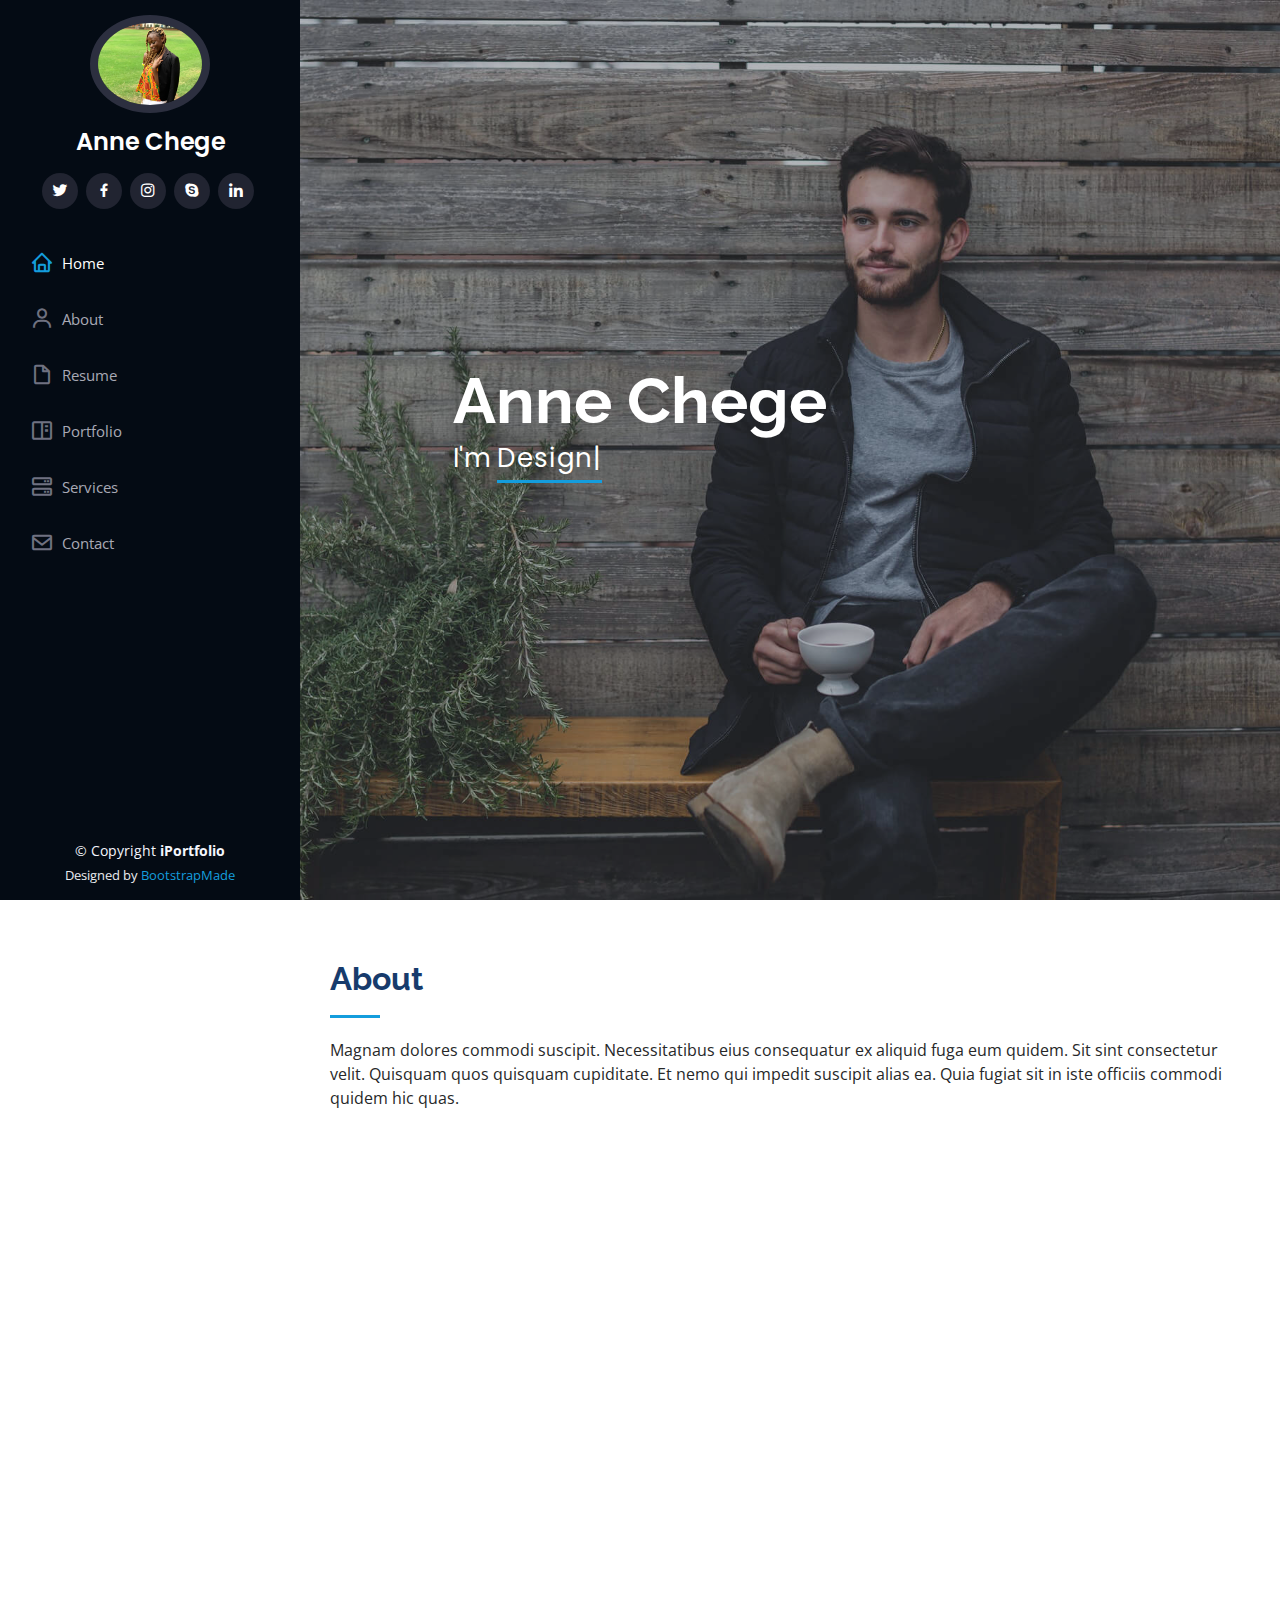
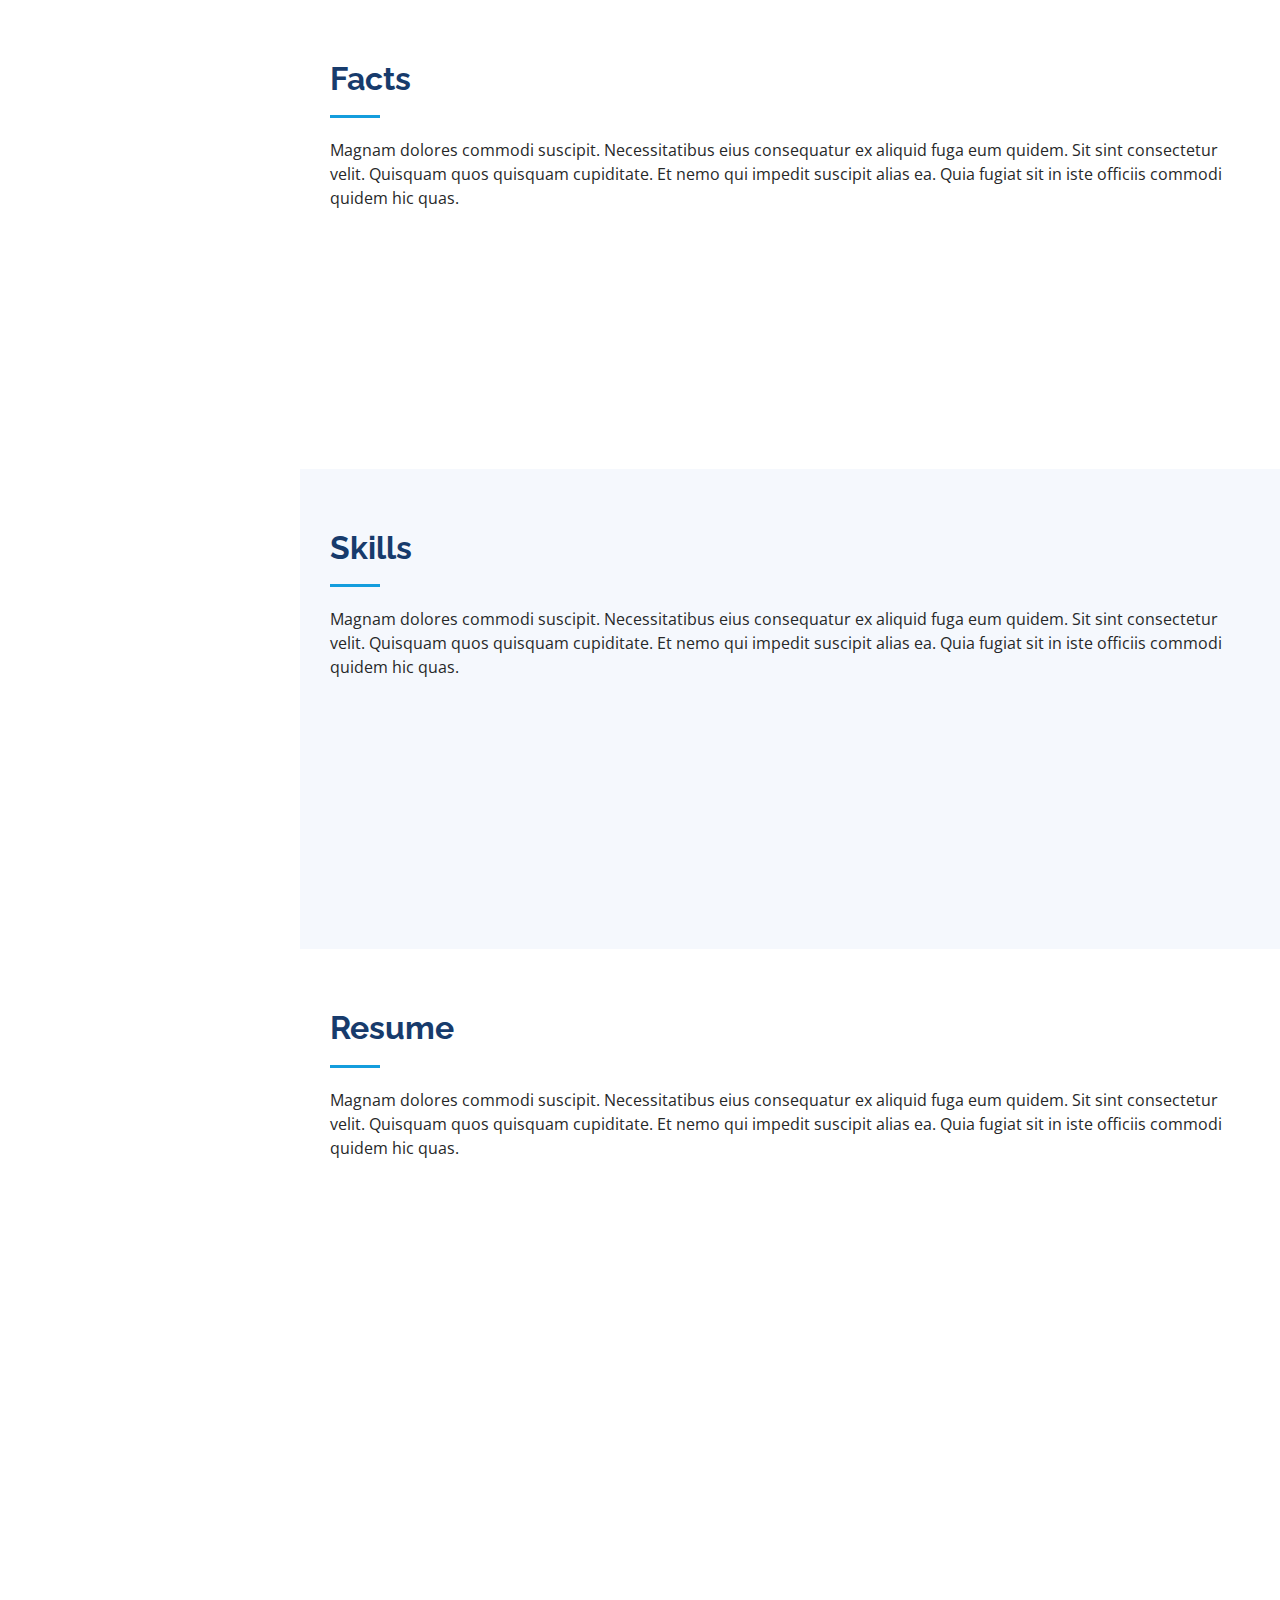
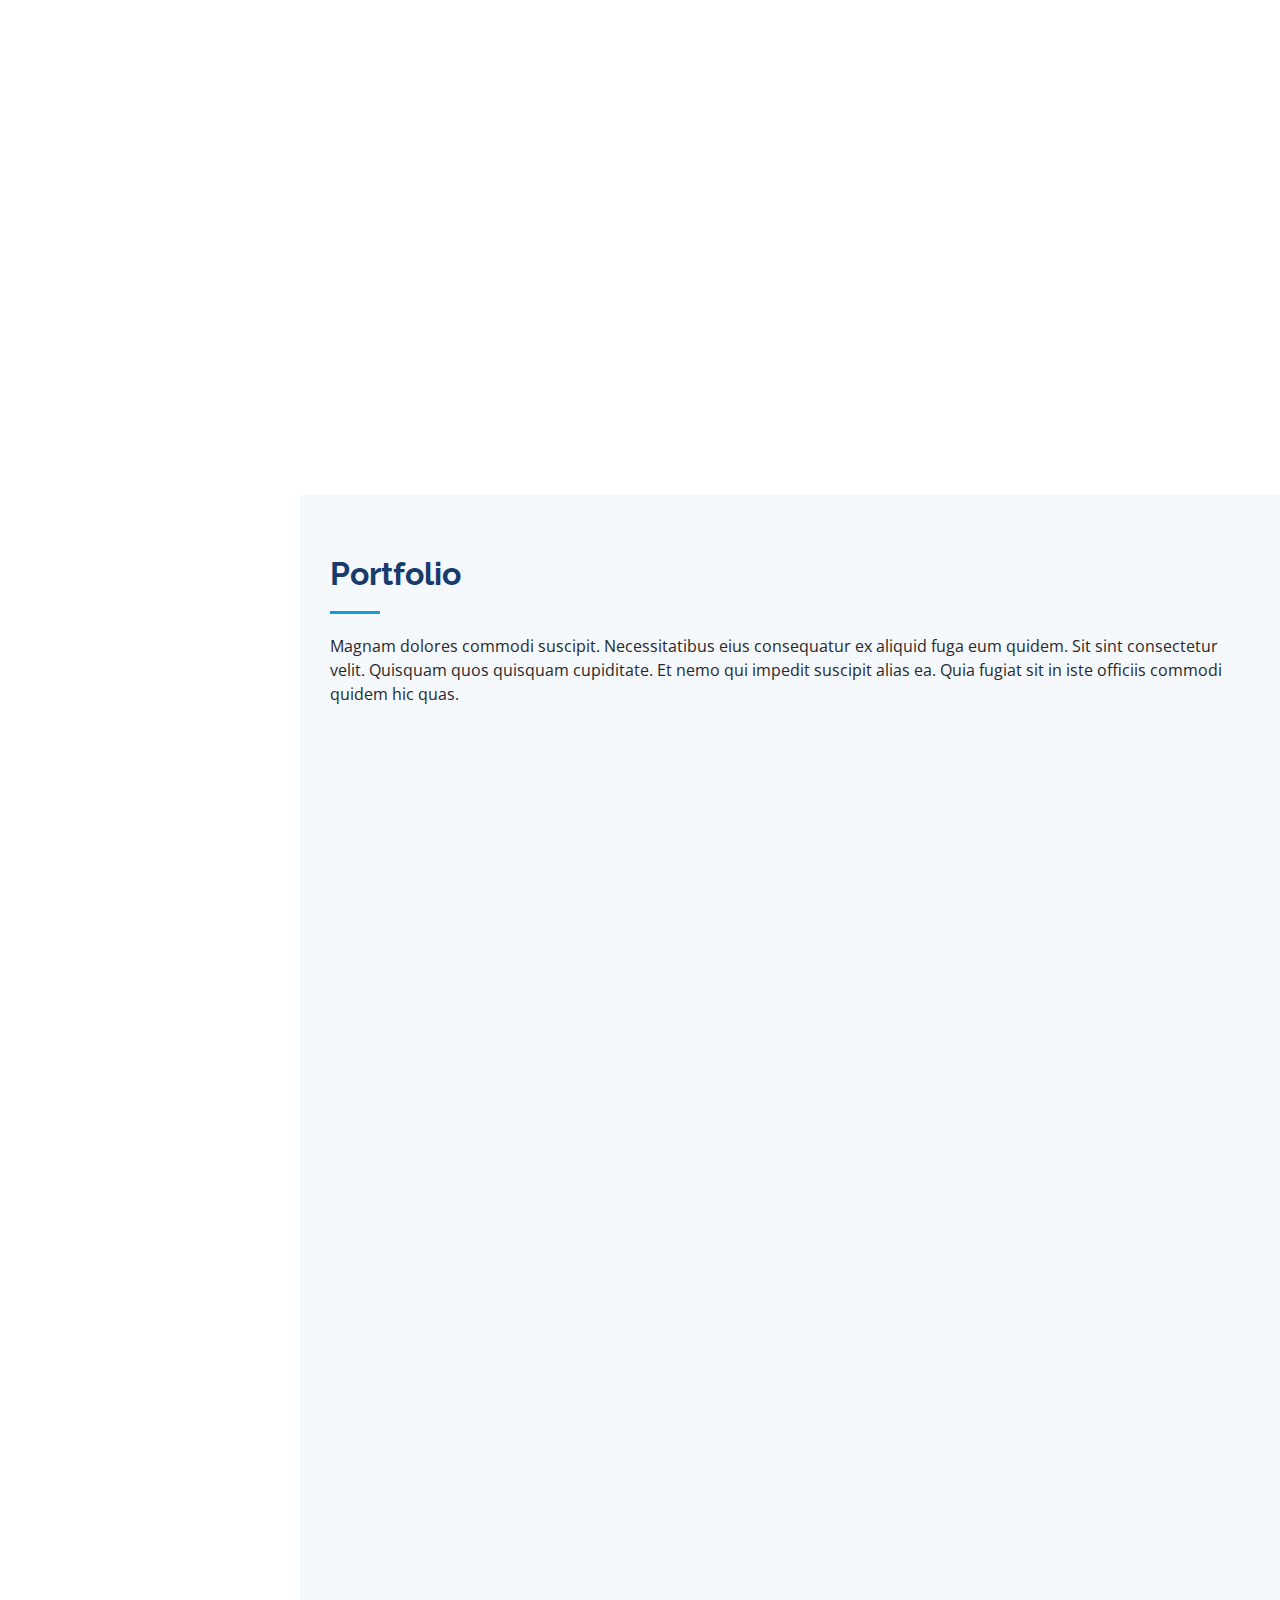
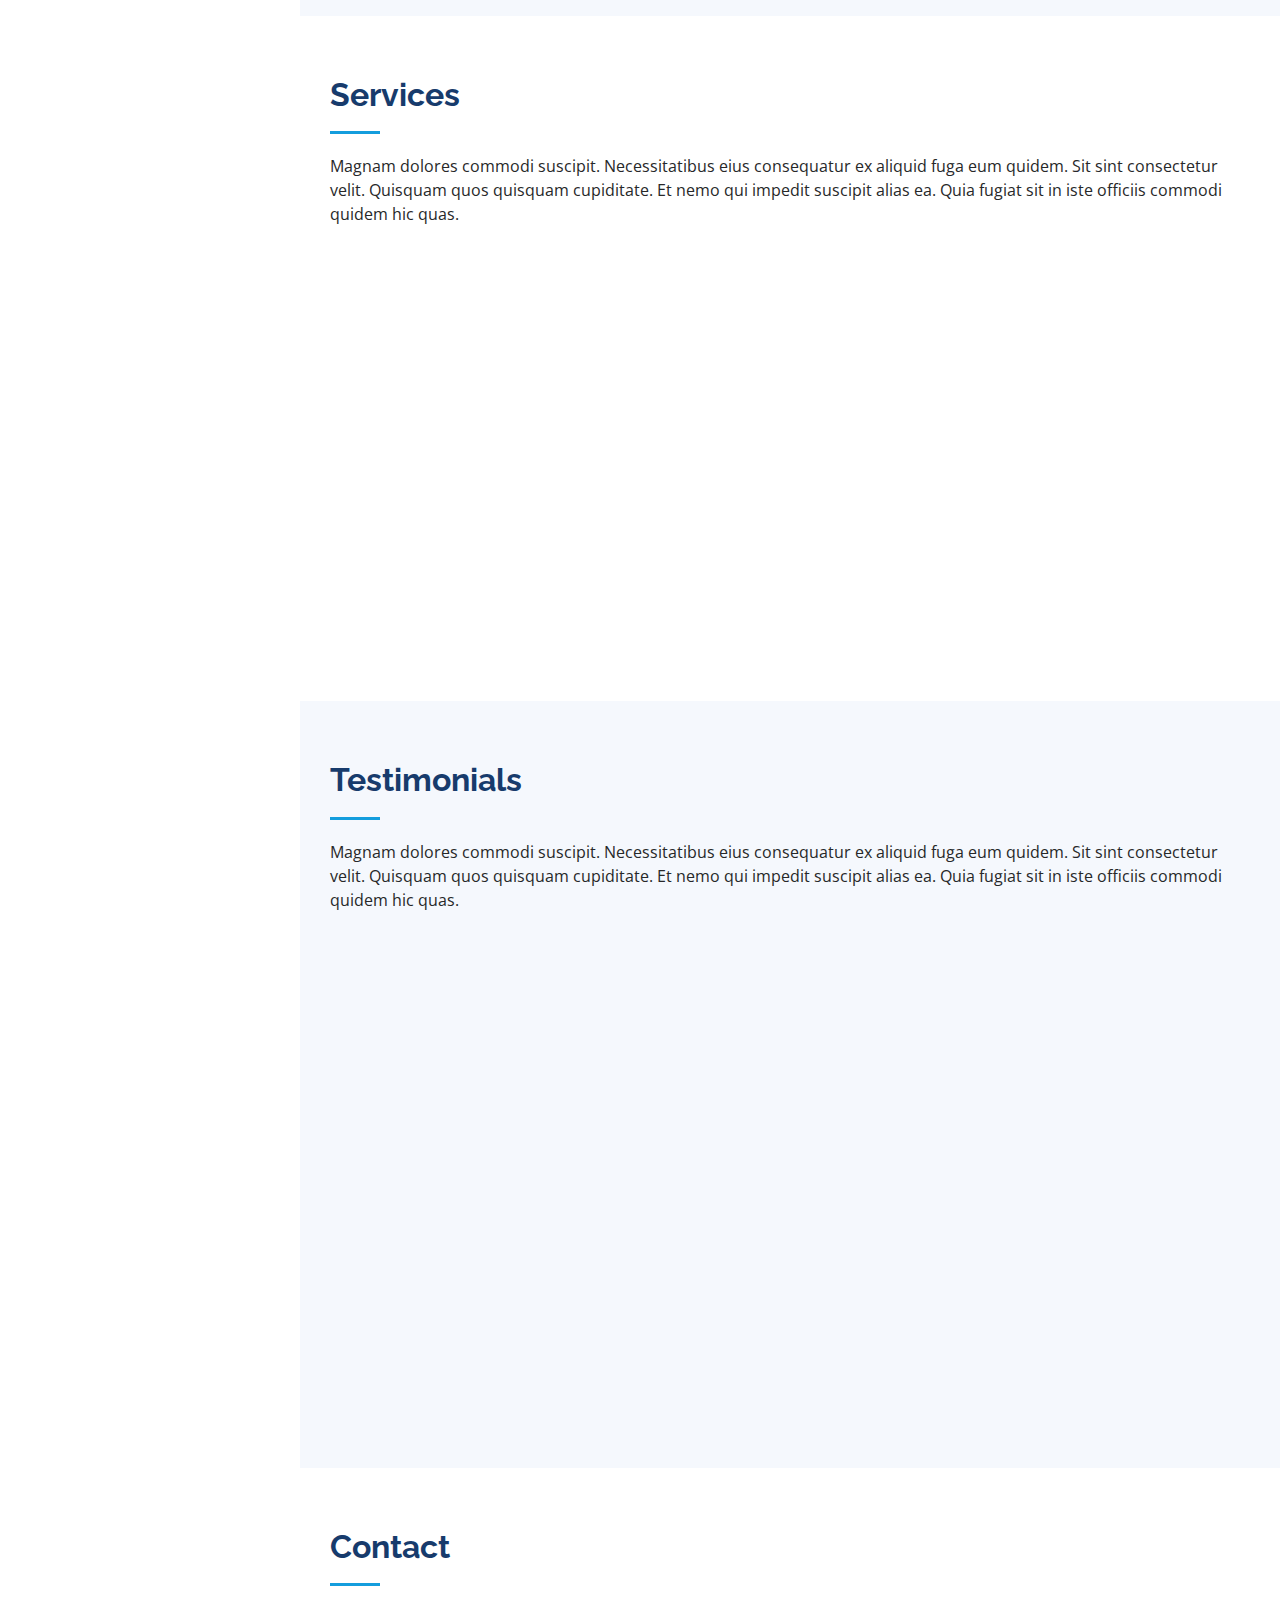
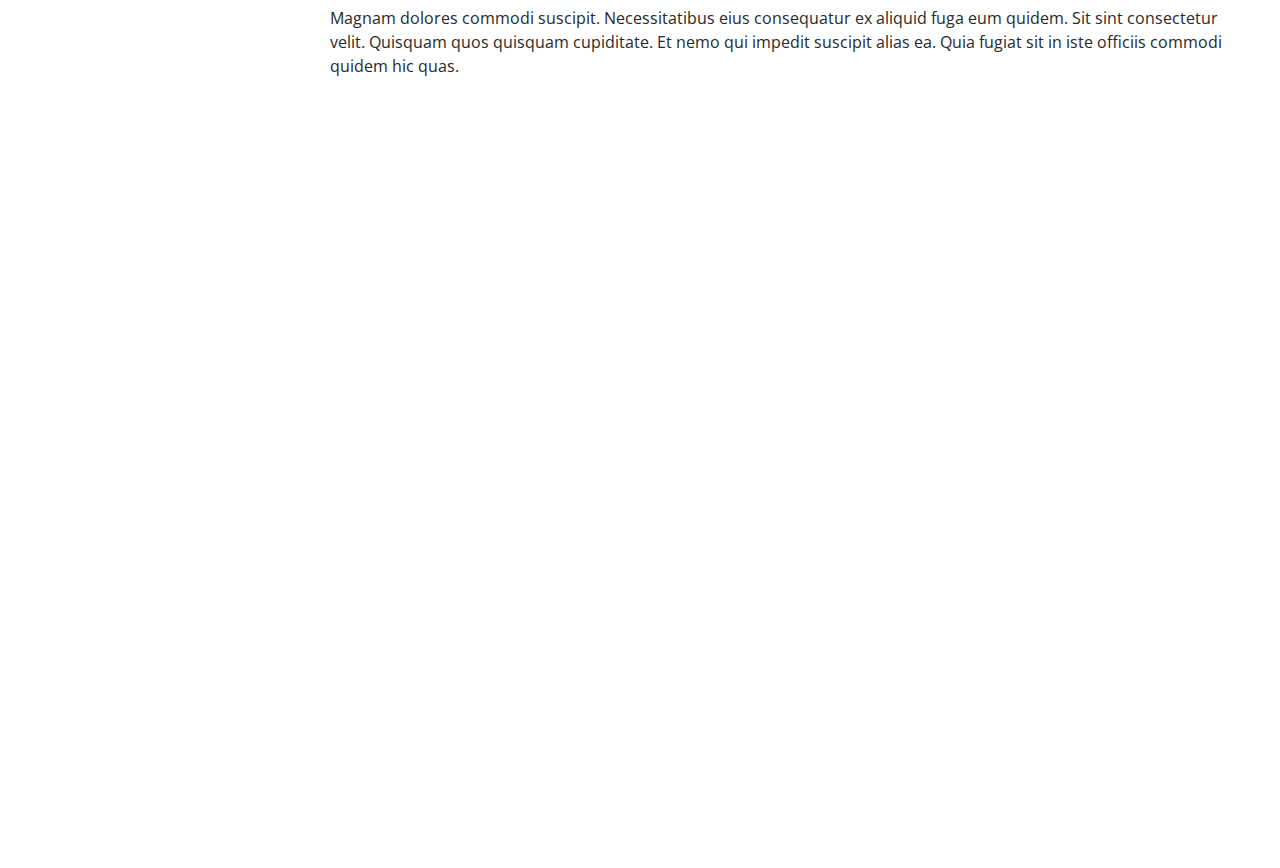
==== commit 1074ca12: "updated profile" ====
--- a/index.html
+++ b/index.html
@@ -5,7 +5,7 @@
   <meta charset="utf-8">
   <meta content="width=device-width, initial-scale=1.0" name="viewport">
 
-  <title>iPortfolio Bootstrap Template - Index</title>
+  <title>Anne</title>
   <meta content="" name="description">
   <meta content="" name="keywords">
 
@@ -29,7 +29,7 @@
 
   <!-- =======================================================
   * Template Name: iPortfolio
-  * Updated: Jul 27 2023 with Bootstrap v5.3.1
+  * Updated: Jul 27 2023 with Bootstrap v5.3.1
   * Template URL: https://bootstrapmade.com/iportfolio-bootstrap-portfolio-websites-template/
   * Author: BootstrapMade.com
   * License: https://bootstrapmade.com/license/
@@ -47,7 +47,7 @@
 
       <div class="profile">
         <img src="assets/img/profile-img.jpg" alt="" class="img-fluid rounded-circle">
-        <h1 class="text-light"><a href="index.html">Alex Smith</a></h1>
+        <h1 class="text-light"><a href="index.html">Anne Chege</a></h1>
         <div class="social-links mt-3 text-center">
           <a href="#" class="twitter"><i class="bx bxl-twitter"></i></a>
           <a href="#" class="facebook"><i class="bx bxl-facebook"></i></a>
@@ -73,7 +73,7 @@
   <!-- ======= Hero Section ======= -->
   <section id="hero" class="d-flex flex-column justify-content-center align-items-center">
     <div class="hero-container" data-aos="fade-in">
-      <h1>Alex Smith</h1>
+      <h1>Anne Chege</h1>
       <p>I'm <span class="typed" data-typed-items="Designer, Developer, Freelancer, Photographer"></span></p>
     </div>
   </section><!-- End Hero -->
